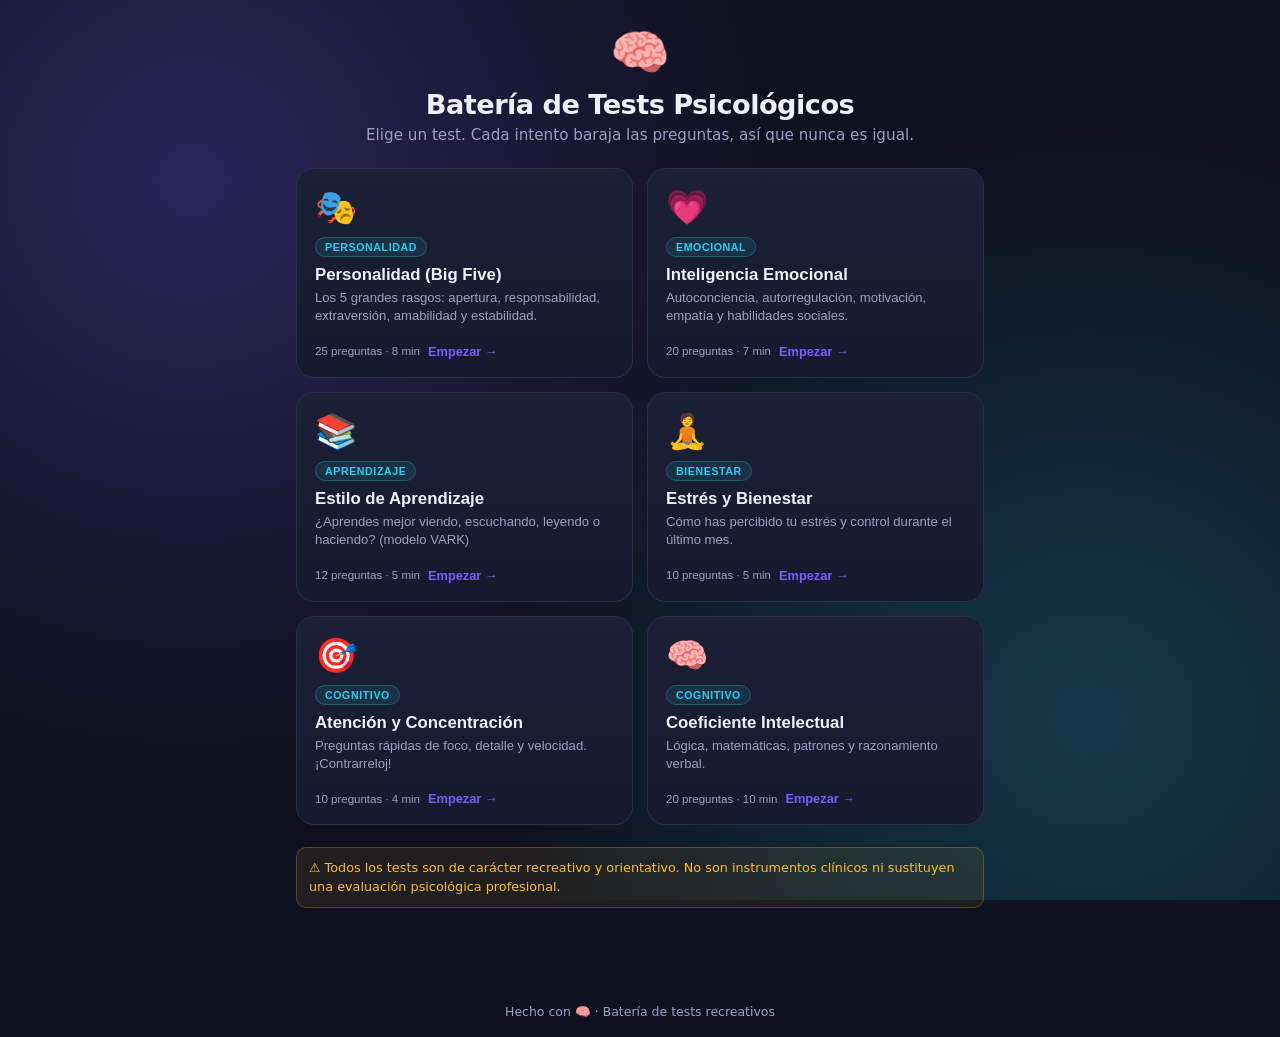
==== index.html @ 4d66b03d "Make completion time affect scores, grounded in research Time now influences results, following the " ====
<!DOCTYPE html>
<html lang="es">
<head>
<meta charset="UTF-8">
<meta name="viewport" content="width=device-width, initial-scale=1.0">
<title>Batería de Tests Psicológicos | Personalidad, CI y más</title>
<meta name="description" content="Batería de tests recreativos: personalidad Big Five, inteligencia emocional, estilo de aprendizaje, estrés, atención y coeficiente intelectual. Con cronómetro e informe por correo.">
<link rel="icon" href="data:image/svg+xml,<svg xmlns=%22http://www.w3.org/2000/svg%22 viewBox=%220 0 100 100%22><text y=%22.9em%22 font-size=%2290%22>🧠</text></svg>">
<link rel="stylesheet" href="style.css">
</head>
<body>

<div class="bg-decor" aria-hidden="true"></div>

<main class="app">

  <!-- ============ PORTADA / HUB ============ -->
  <section id="screen-hub" class="screen active">
    <header class="hub-header">
      <div class="brain-icon">🧠</div>
      <h1>Batería de Tests Psicológicos</h1>
      <p class="subtitle">Elige un test. Cada intento baraja las preguntas, así que nunca es igual.</p>
    </header>

    <div id="test-grid" class="test-grid"></div>

    <div id="report-bar" class="report-bar hidden">
      <div class="report-info">
        <strong>📋 Informe de resultados</strong>
        <span id="report-count" class="report-count">0 tests completados</span>
      </div>
      <button id="btn-open-report" class="btn btn-primary">Ver / enviar informe ✉️</button>
    </div>

    <p class="disclaimer disclaimer-global">
      ⚠️ Todos los tests son de carácter recreativo y orientativo. No son instrumentos
      clínicos ni sustituyen una evaluación psicológica profesional.
    </p>
  </section>

  <!-- ============ INTRO DE UN TEST ============ -->
  <section id="screen-intro" class="screen">
    <div class="card">
      <button class="back-link" id="btn-intro-back">← Volver</button>
      <div id="intro-icon" class="brain-icon">🧠</div>
      <h1 id="intro-title">Test</h1>
      <p id="intro-desc" class="subtitle"></p>

      <div class="info-grid">
        <div class="info-item">
          <span id="intro-count" class="info-num">20</span>
          <span class="info-label">Preguntas</span>
        </div>
        <div class="info-item">
          <span id="intro-time" class="info-num">10:00</span>
          <span class="info-label">Minutos</span>
        </div>
        <div class="info-item">
          <span id="intro-type" class="info-num">Quiz</span>
          <span class="info-label">Formato</span>
        </div>
      </div>

      <ul id="intro-rules" class="rules"></ul>

      <p id="intro-disclaimer" class="disclaimer"></p>

      <input id="player-name" type="text" placeholder="Tu nombre (opcional)" maxlength="40" autocomplete="off">

      <button id="btn-start" class="btn btn-primary">Comenzar ▶</button>
    </div>
  </section>

  <!-- ============ TEST EN CURSO ============ -->
  <section id="screen-quiz" class="screen">
    <div class="quiz-header">
      <div class="progress-wrap">
        <div class="progress-bar"><div id="progress-fill" class="progress-fill"></div></div>
        <span id="progress-text" class="progress-text">Pregunta 1 / 20</span>
      </div>
      <div id="timer" class="timer">10:00</div>
    </div>

    <div class="card quiz-card">
      <span id="q-category" class="badge">Categoría</span>
      <h2 id="q-text" class="q-text">Pregunta</h2>
      <div id="q-options" class="options"></div>
    </div>

    <div class="quiz-nav">
      <button id="btn-prev" class="btn btn-ghost">◀ Anterior</button>
      <button id="btn-next" class="btn btn-primary">Siguiente ▶</button>
      <button id="btn-finish" class="btn btn-success hidden">Finalizar ✔</button>
    </div>
  </section>

  <!-- ============ RESULTADO ============ -->
  <section id="screen-result" class="screen">
    <div class="card result-card">
      <div id="result-icon" class="result-icon">🎯</div>
      <h1 id="result-title">Resultado</h1>
      <p id="result-name" class="subtitle"></p>

      <div class="iq-score-wrap">
        <div class="iq-score" id="result-headline">—</div>
        <div class="iq-label" id="result-headline-label">Resultado</div>
        <div id="result-tier" class="iq-tier">—</div>
      </div>

      <p id="result-speed" class="speed-line hidden"></p>

      <div id="result-stats" class="info-grid"></div>

      <h3 class="breakdown-title" id="breakdown-title">Desglose</h3>
      <div id="category-breakdown" class="breakdown"></div>

      <p id="result-message" class="result-message"></p>

      <details class="method">
        <summary>¿Cómo influye el tiempo en la puntuación?</summary>
        <p>
          En los tests de <strong>capacidad</strong> (CI y atención), la rapidez suma un
          bonus acotado, siempre multiplicado por tus aciertos (responder rápido pero mal
          no puntúa). Se basa en la investigación sobre <em>velocidad mental</em>, que
          correlaciona con la inteligencia (r ≈ 0,3–0,4): Jensen (2006, <em>Clocking the
          Mind</em>), Deary, Der &amp; Ford (2001), Sheppard &amp; Vernon (2008); los tests
          tipo Wechsler (WAIS) también dan bonus por rapidez.
        </p>
        <p>
          En los tests de <strong>personalidad</strong>, el tiempo <em>no</em> cambia tu
          perfil (no tendría base científica): se usa solo como indicador de calidad —
          responder a menos de ~2 s por pregunta sugiere poca reflexión (Huang et al., 2012).
        </p>
      </details>

      <p id="result-disclaimer" class="disclaimer"></p>

      <div class="result-actions">
        <button id="btn-review" class="btn btn-ghost hidden">Ver respuestas</button>
        <button id="btn-retry" class="btn btn-ghost">Repetir 🔁</button>
        <button id="btn-result-home" class="btn btn-primary">Inicio 🏠</button>
      </div>

      <div id="review-wrap" class="review-wrap hidden"></div>
    </div>
  </section>

  <!-- ============ MODAL INFORME / CORREO ============ -->
  <div id="report-modal" class="modal hidden">
    <div class="modal-card">
      <button class="modal-close" id="btn-report-close">✕</button>
      <h2>📋 Tu informe</h2>
      <p class="subtitle">Resumen de los tests que has completado en esta sesión.</p>

      <div id="report-summary" class="report-summary"></div>

      <div class="report-email">
        <label for="report-email-input">Recíbelo por correo</label>
        <input id="report-email-input" type="email" placeholder="tu@correo.com" autocomplete="email">
        <button id="btn-send-email" class="btn btn-primary">Enviar informe por correo ✉️</button>
        <p id="report-status" class="report-status"></p>
      </div>

      <button id="btn-download-report" class="btn btn-ghost">⬇️ Descargar informe (HTML)</button>
    </div>
  </div>

</main>

<footer class="site-footer">Hecho con 🧠 · Batería de tests recreativos</footer>

<script src="data.js"></script>
<script src="script.js"></script>
</body>
</html>
---- style.css ----
:root {
  --bg: #0f1120;
  --bg-2: #161a2e;
  --card: #1b2036;
  --card-border: #2a2f4a;
  --text: #eef0fb;
  --text-dim: #9aa0c3;
  --accent: #7c5cff;
  --accent-2: #22d3ee;
  --success: #34d399;
  --danger: #f87171;
  --warning: #fbbf24;
  --radius: 18px;
  color-scheme: dark;
}

* { box-sizing: border-box; }

html, body {
  margin: 0;
  padding: 0;
  min-height: 100%;
}

body {
  font-family: 'Segoe UI', system-ui, -apple-system, Roboto, Helvetica, Arial, sans-serif;
  background: var(--bg);
  color: var(--text);
  min-height: 100vh;
  display: flex;
  flex-direction: column;
  position: relative;
  overflow-x: hidden;
}

.bg-decor {
  position: fixed;
  inset: 0;
  z-index: -1;
  background:
    radial-gradient(circle at 15% 20%, rgba(124, 92, 255, 0.25), transparent 45%),
    radial-gradient(circle at 85% 80%, rgba(34, 211, 238, 0.2), transparent 45%),
    var(--bg);
}

.app {
  flex: 1;
  width: 100%;
  max-width: 720px;
  margin: 0 auto;
  padding: 24px 16px 60px;
  display: flex;
  flex-direction: column;
}

.screen { display: none; }
.screen.active { display: block; animation: fadeIn .35s ease; }

@keyframes fadeIn {
  from { opacity: 0; transform: translateY(8px); }
  to { opacity: 1; transform: translateY(0); }
}

.card {
  background: linear-gradient(180deg, var(--card), var(--bg-2));
  border: 1px solid var(--card-border);
  border-radius: var(--radius);
  padding: 32px 28px;
  box-shadow: 0 20px 50px rgba(0,0,0,0.35);
}

.brain-icon { font-size: 48px; text-align: center; margin-bottom: 8px; }

h1 {
  text-align: center;
  font-size: 1.7rem;
  margin: 0 0 6px;
  letter-spacing: -0.02em;
}

.subtitle {
  text-align: center;
  color: var(--text-dim);
  margin: 0 0 24px;
  font-size: 0.95rem;
}

.info-grid {
  display: grid;
  grid-template-columns: repeat(3, 1fr);
  gap: 12px;
  margin: 20px 0;
}

.info-item {
  background: rgba(124, 92, 255, 0.08);
  border: 1px solid var(--card-border);
  border-radius: 12px;
  padding: 14px 8px;
  text-align: center;
}

.info-num {
  display: block;
  font-size: 1.4rem;
  font-weight: 700;
  color: var(--accent-2);
}

.info-label {
  display: block;
  font-size: 0.75rem;
  color: var(--text-dim);
  margin-top: 2px;
  text-transform: uppercase;
  letter-spacing: 0.04em;
}

.rules {
  color: var(--text-dim);
  font-size: 0.92rem;
  line-height: 1.6;
  padding-left: 20px;
  margin: 20px 0;
}

.rules strong { color: var(--text); }

.disclaimer {
  font-size: 0.8rem;
  color: var(--warning);
  background: rgba(251, 191, 36, 0.08);
  border: 1px solid rgba(251, 191, 36, 0.25);
  border-radius: 10px;
  padding: 10px 12px;
  line-height: 1.5;
  margin: 18px 0;
}

#player-name {
  width: 100%;
  padding: 13px 14px;
  border-radius: 12px;
  border: 1px solid var(--card-border);
  background: var(--bg-2);
  color: var(--text);
  font-size: 0.95rem;
  margin-bottom: 18px;
  outline: none;
  transition: border-color .2s;
}
#player-name:focus { border-color: var(--accent); }

.btn {
  display: inline-flex;
  align-items: center;
  justify-content: center;
  gap: 6px;
  width: 100%;
  padding: 14px 18px;
  font-size: 1rem;
  font-weight: 600;
  border-radius: 12px;
  border: none;
  cursor: pointer;
  transition: transform .15s ease, opacity .15s ease, box-shadow .15s ease;
}
.btn:active { transform: scale(0.98); }

.btn-primary {
  background: linear-gradient(135deg, var(--accent), #a78bfa);
  color: white;
  box-shadow: 0 8px 24px rgba(124, 92, 255, 0.35);
}
.btn-primary:hover { opacity: 0.92; }
.btn-primary:disabled { opacity: 0.4; cursor: not-allowed; box-shadow: none; }

.btn-success {
  background: linear-gradient(135deg, var(--success), #10b981);
  color: #04241a;
  box-shadow: 0 8px 24px rgba(52, 211, 153, 0.3);
}

.btn-ghost {
  background: transparent;
  border: 1px solid var(--card-border);
  color: var(--text);
}
.btn-ghost:hover { border-color: var(--accent); }

.hidden { display: none !important; }

/* ---- QUIZ SCREEN ---- */

.quiz-header {
  display: flex;
  align-items: center;
  gap: 14px;
  margin-bottom: 18px;
}

.progress-wrap { flex: 1; }

.progress-bar {
  height: 8px;
  border-radius: 6px;
  background: var(--card-border);
  overflow: hidden;
}

.progress-fill {
  height: 100%;
  width: 5%;
  background: linear-gradient(90deg, var(--accent), var(--accent-2));
  border-radius: 6px;
  transition: width .3s ease;
}

.progress-text {
  display: block;
  font-size: 0.78rem;
  color: var(--text-dim);
  margin-top: 6px;
}

.timer {
  font-variant-numeric: tabular-nums;
  font-size: 1.2rem;
  font-weight: 700;
  background: var(--card);
  border: 1px solid var(--card-border);
  padding: 10px 16px;
  border-radius: 12px;
  min-width: 84px;
  text-align: center;
  transition: color .2s, border-color .2s;
}

.timer.warning {
  color: var(--warning);
  border-color: var(--warning);
}

.timer.danger {
  color: var(--danger);
  border-color: var(--danger);
  animation: pulse 1s infinite;
}

@keyframes pulse {
  0%, 100% { transform: scale(1); }
  50% { transform: scale(1.05); }
}

.badge {
  display: inline-block;
  font-size: 0.72rem;
  font-weight: 700;
  text-transform: uppercase;
  letter-spacing: 0.06em;
  color: var(--accent-2);
  background: rgba(34, 211, 238, 0.1);
  border: 1px solid rgba(34, 211, 238, 0.3);
  padding: 5px 12px;
  border-radius: 999px;
  margin-bottom: 16px;
}

.q-text {
  font-size: 1.25rem;
  line-height: 1.45;
  margin: 0 0 22px;
}

.options {
  display: flex;
  flex-direction: column;
  gap: 10px;
}

.option {
  display: flex;
  align-items: center;
  gap: 12px;
  text-align: left;
  padding: 14px 16px;
  border-radius: 12px;
  border: 1px solid var(--card-border);
  background: var(--bg-2);
  color: var(--text);
  font-size: 0.98rem;
  cursor: pointer;
  transition: border-color .15s, background .15s;
}

.option:hover { border-color: var(--accent); }

.option.selected {
  border-color: var(--accent);
  background: rgba(124, 92, 255, 0.15);
}

.option-letter {
  display: inline-flex;
  align-items: center;
  justify-content: center;
  width: 26px;
  height: 26px;
  flex-shrink: 0;
  border-radius: 8px;
  background: var(--card-border);
  font-size: 0.8rem;
  font-weight: 700;
}

.option.selected .option-letter {
  background: var(--accent);
  color: white;
}

.quiz-nav {
  display: flex;
  gap: 10px;
  margin-top: 18px;
}

.quiz-nav .btn { width: auto; flex: 1; }

/* ---- RESULT SCREEN ---- */

.result-icon { font-size: 48px; text-align: center; margin-bottom: 4px; }

.iq-score-wrap {
  text-align: center;
  margin: 22px 0;
  padding: 26px;
  border-radius: 16px;
  background: radial-gradient(circle, rgba(124,92,255,0.15), transparent 70%);
  border: 1px solid var(--card-border);
}

.iq-score {
  font-size: 3.4rem;
  font-weight: 800;
  background: linear-gradient(135deg, var(--accent), var(--accent-2));
  -webkit-background-clip: text;
  background-clip: text;
  color: transparent;
  line-height: 1;
}

.iq-label {
  color: var(--text-dim);
  font-size: 0.85rem;
  text-transform: uppercase;
  letter-spacing: 0.06em;
  margin-top: 6px;
}

.iq-tier {
  display: inline-block;
  margin-top: 12px;
  font-weight: 700;
  font-size: 0.95rem;
  padding: 6px 16px;
  border-radius: 999px;
}

.iq-tier.tier-low {
  background: rgba(248, 113, 113, 0.12);
  border: 1px solid rgba(248, 113, 113, 0.3);
  color: var(--danger);
}

.iq-tier.tier-mid-low {
  background: rgba(251, 191, 36, 0.12);
  border: 1px solid rgba(251, 191, 36, 0.3);
  color: var(--warning);
}

.iq-tier.tier-mid {
  background: rgba(124, 92, 255, 0.12);
  border: 1px solid rgba(124, 92, 255, 0.3);
  color: var(--accent);
}

.iq-tier.tier-mid-high {
  background: rgba(34, 211, 238, 0.12);
  border: 1px solid rgba(34, 211, 238, 0.3);
  color: var(--accent-2);
}

.iq-tier.tier-high {
  background: rgba(52, 211, 153, 0.12);
  border: 1px solid rgba(52, 211, 153, 0.3);
  color: var(--success);
}

.breakdown-title {
  font-size: 1rem;
  margin: 22px 0 12px;
}

.breakdown {
  display: flex;
  flex-direction: column;
  gap: 10px;
  margin-bottom: 6px;
}

.breakdown-item {
  display: flex;
  align-items: center;
  gap: 10px;
  font-size: 0.85rem;
}

.breakdown-label {
  width: 110px;
  flex-shrink: 0;
  color: var(--text-dim);
}

.breakdown-bar {
  flex: 1;
  height: 8px;
  border-radius: 6px;
  background: var(--card-border);
  overflow: hidden;
}

.breakdown-fill {
  height: 100%;
  background: linear-gradient(90deg, var(--accent), var(--accent-2));
  border-radius: 6px;
}

.breakdown-score {
  width: 44px;
  text-align: right;
  font-weight: 700;
  flex-shrink: 0;
}

.result-actions {
  display: flex;
  gap: 10px;
  margin-top: 20px;
}

.result-actions .btn { width: auto; flex: 1; }

.review-wrap {
  margin-top: 22px;
  border-top: 1px solid var(--card-border);
  padding-top: 18px;
  display: flex;
  flex-direction: column;
  gap: 14px;
}

.review-item {
  padding: 14px;
  border-radius: 12px;
  border: 1px solid var(--card-border);
  background: var(--bg-2);
}

.review-q {
  font-size: 0.9rem;
  margin-bottom: 8px;
  font-weight: 600;
}

.review-answer {
  font-size: 0.85rem;
  margin: 2px 0;
}

.review-correct { color: var(--success); }
.review-wrong { color: var(--danger); }

/* ---- HUB / PORTADA ---- */

.hub-header { text-align: center; margin-bottom: 8px; }

.test-grid {
  display: grid;
  grid-template-columns: repeat(2, 1fr);
  gap: 14px;
  margin: 22px 0;
}

.test-card {
  display: flex;
  flex-direction: column;
  text-align: left;
  gap: 10px;
  padding: 18px;
  border-radius: var(--radius);
  border: 1px solid var(--card-border);
  background: linear-gradient(180deg, var(--card), var(--bg-2));
  color: var(--text);
  cursor: pointer;
  transition: transform .15s ease, border-color .15s ease, box-shadow .15s ease;
}
.test-card:hover {
  transform: translateY(-3px);
  border-color: var(--accent);
  box-shadow: 0 14px 30px rgba(124, 92, 255, 0.25);
}
.test-card.done { border-color: rgba(52, 211, 153, 0.4); }

.test-card-icon { font-size: 34px; }

.test-card-tag {
  display: inline-block;
  font-size: 0.66rem;
  font-weight: 700;
  text-transform: uppercase;
  letter-spacing: 0.06em;
  color: var(--accent-2);
  background: rgba(34, 211, 238, 0.1);
  border: 1px solid rgba(34, 211, 238, 0.25);
  padding: 3px 9px;
  border-radius: 999px;
}

.test-card-title { font-size: 1.05rem; margin: 8px 0 4px; }
.test-card-desc { font-size: 0.82rem; color: var(--text-dim); margin: 0; line-height: 1.4; }

.test-card-foot {
  display: flex;
  align-items: center;
  justify-content: space-between;
  gap: 8px;
  margin-top: auto;
  padding-top: 8px;
}
.test-card-meta { font-size: 0.72rem; color: var(--text-dim); }
.test-card-go { font-size: 0.8rem; font-weight: 700; color: var(--accent); }
.test-card-done { font-size: 0.78rem; font-weight: 700; color: var(--success); }

.report-bar {
  display: flex;
  align-items: center;
  justify-content: space-between;
  gap: 14px;
  flex-wrap: wrap;
  padding: 16px 18px;
  border-radius: var(--radius);
  border: 1px solid var(--card-border);
  background: rgba(124, 92, 255, 0.08);
  margin-bottom: 18px;
}
.report-info { display: flex; flex-direction: column; gap: 2px; }
.report-count { font-size: 0.8rem; color: var(--text-dim); }
.report-bar .btn { width: auto; }

.disclaimer-global { margin-top: 8px; }

.back-link {
  background: none;
  border: none;
  color: var(--text-dim);
  cursor: pointer;
  font-size: 0.85rem;
  padding: 0 0 12px;
}
.back-link:hover { color: var(--text); }

.result-message {
  font-size: 0.92rem;
  line-height: 1.55;
  color: var(--text);
  background: rgba(124, 92, 255, 0.08);
  border: 1px solid var(--card-border);
  border-radius: 12px;
  padding: 14px 16px;
  margin: 6px 0 4px;
}

.speed-line {
  text-align: center;
  font-size: 0.85rem;
  color: var(--text-dim);
  background: rgba(34, 211, 238, 0.08);
  border: 1px solid rgba(34, 211, 238, 0.25);
  border-radius: 999px;
  padding: 8px 14px;
  margin: 0 0 14px;
}
.speed-line strong { color: var(--accent-2); }

.method {
  font-size: 0.82rem;
  color: var(--text-dim);
  background: var(--bg-2);
  border: 1px solid var(--card-border);
  border-radius: 12px;
  padding: 4px 14px;
  margin: 14px 0;
}
.method summary {
  cursor: pointer;
  padding: 10px 0;
  font-weight: 600;
  color: var(--text);
  list-style: none;
}
.method summary::-webkit-details-marker { display: none; }
.method summary::before { content: 'ℹ️ '; }
.method[open] summary { border-bottom: 1px solid var(--card-border); margin-bottom: 8px; }
.method p { line-height: 1.55; margin: 8px 0; }

/* ---- MODAL INFORME ---- */

.modal {
  position: fixed;
  inset: 0;
  z-index: 50;
  display: flex;
  align-items: center;
  justify-content: center;
  padding: 16px;
  background: rgba(6, 8, 18, 0.7);
  backdrop-filter: blur(4px);
}

.modal-card {
  position: relative;
  width: 100%;
  max-width: 460px;
  max-height: 90vh;
  overflow-y: auto;
  background: linear-gradient(180deg, var(--card), var(--bg-2));
  border: 1px solid var(--card-border);
  border-radius: var(--radius);
  padding: 26px 24px;
  box-shadow: 0 24px 60px rgba(0,0,0,0.5);
}
.modal-card h2 { margin: 0 0 4px; }

.modal-close {
  position: absolute;
  top: 14px;
  right: 14px;
  background: var(--bg-2);
  border: 1px solid var(--card-border);
  color: var(--text-dim);
  width: 32px;
  height: 32px;
  border-radius: 8px;
  cursor: pointer;
  font-size: 0.9rem;
}
.modal-close:hover { color: var(--text); }

.report-summary { margin: 18px 0; display: flex; flex-direction: column; gap: 8px; }
.report-row {
  display: flex;
  align-items: center;
  gap: 10px;
  padding: 10px 12px;
  border-radius: 10px;
  background: var(--bg-2);
  border: 1px solid var(--card-border);
}
.report-row-icon { font-size: 1.2rem; }
.report-row-title { flex: 1; font-size: 0.9rem; }
.report-row-score { font-weight: 700; color: var(--accent-2); font-size: 0.9rem; }

.report-email {
  border-top: 1px solid var(--card-border);
  padding-top: 16px;
  margin-bottom: 14px;
}
.report-email label {
  display: block;
  font-size: 0.85rem;
  color: var(--text-dim);
  margin-bottom: 8px;
}
.report-email input {
  width: 100%;
  padding: 12px 14px;
  border-radius: 12px;
  border: 1px solid var(--card-border);
  background: var(--bg-2);
  color: var(--text);
  font-size: 0.95rem;
  margin-bottom: 10px;
  outline: none;
}
.report-email input:focus { border-color: var(--accent); }

.report-status { font-size: 0.82rem; margin: 8px 0 0; min-height: 1em; }
.report-status.ok { color: var(--success); }
.report-status.error { color: var(--danger); }

.site-footer {
  text-align: center;
  font-size: 0.78rem;
  color: var(--text-dim);
  padding: 18px;
}

@media (max-width: 560px) {
  .test-grid { grid-template-columns: 1fr; }
}

@media (max-width: 480px) {
  .card { padding: 24px 18px; }
  .iq-score { font-size: 2.8rem; }
  h1 { font-size: 1.4rem; }
  .quiz-nav { flex-wrap: wrap; }
  .result-actions { flex-wrap: wrap; }
}
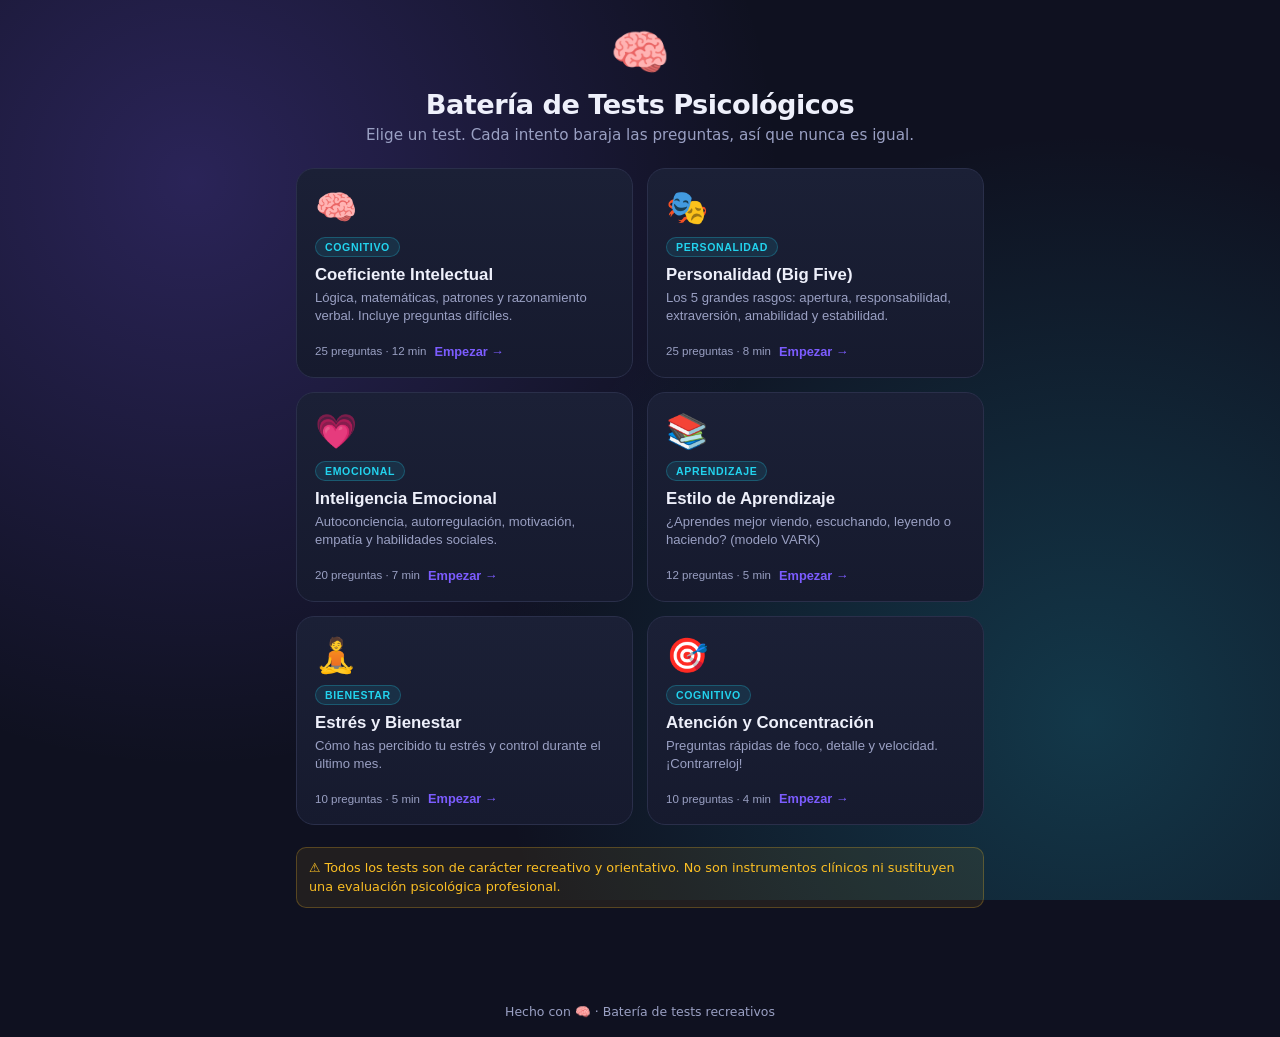
==== commit af9d75e9: "Expand IQ bank, raise scale to 40-160, add answer explanations - IQ pool grown from 32 to 52 questio" ====
--- a/index.html
+++ b/index.html
@@ -154,7 +154,7 @@
 
       <div id="report-summary" class="report-summary"></div>
 
-      <div class="report-email">
+      <div class="report-email" id="report-email-block">
         <label for="report-email-input">Recíbelo por correo</label>
         <input id="report-email-input" type="email" placeholder="tu@correo.com" autocomplete="email">
         <button id="btn-send-email" class="btn btn-primary">Enviar informe por correo ✉️</button>
--- a/style.css
+++ b/style.css
@@ -480,6 +480,17 @@
 .review-correct { color: var(--success); }
 .review-wrong { color: var(--danger); }
 
+.review-why {
+  margin-top: 8px;
+  font-size: 0.82rem;
+  line-height: 1.5;
+  color: var(--text-dim);
+  background: rgba(124, 92, 255, 0.08);
+  border-left: 3px solid var(--accent);
+  border-radius: 6px;
+  padding: 8px 10px;
+}
+
 /* ---- HUB / PORTADA ---- */
 
 .hub-header { text-align: center; margin-bottom: 8px; }
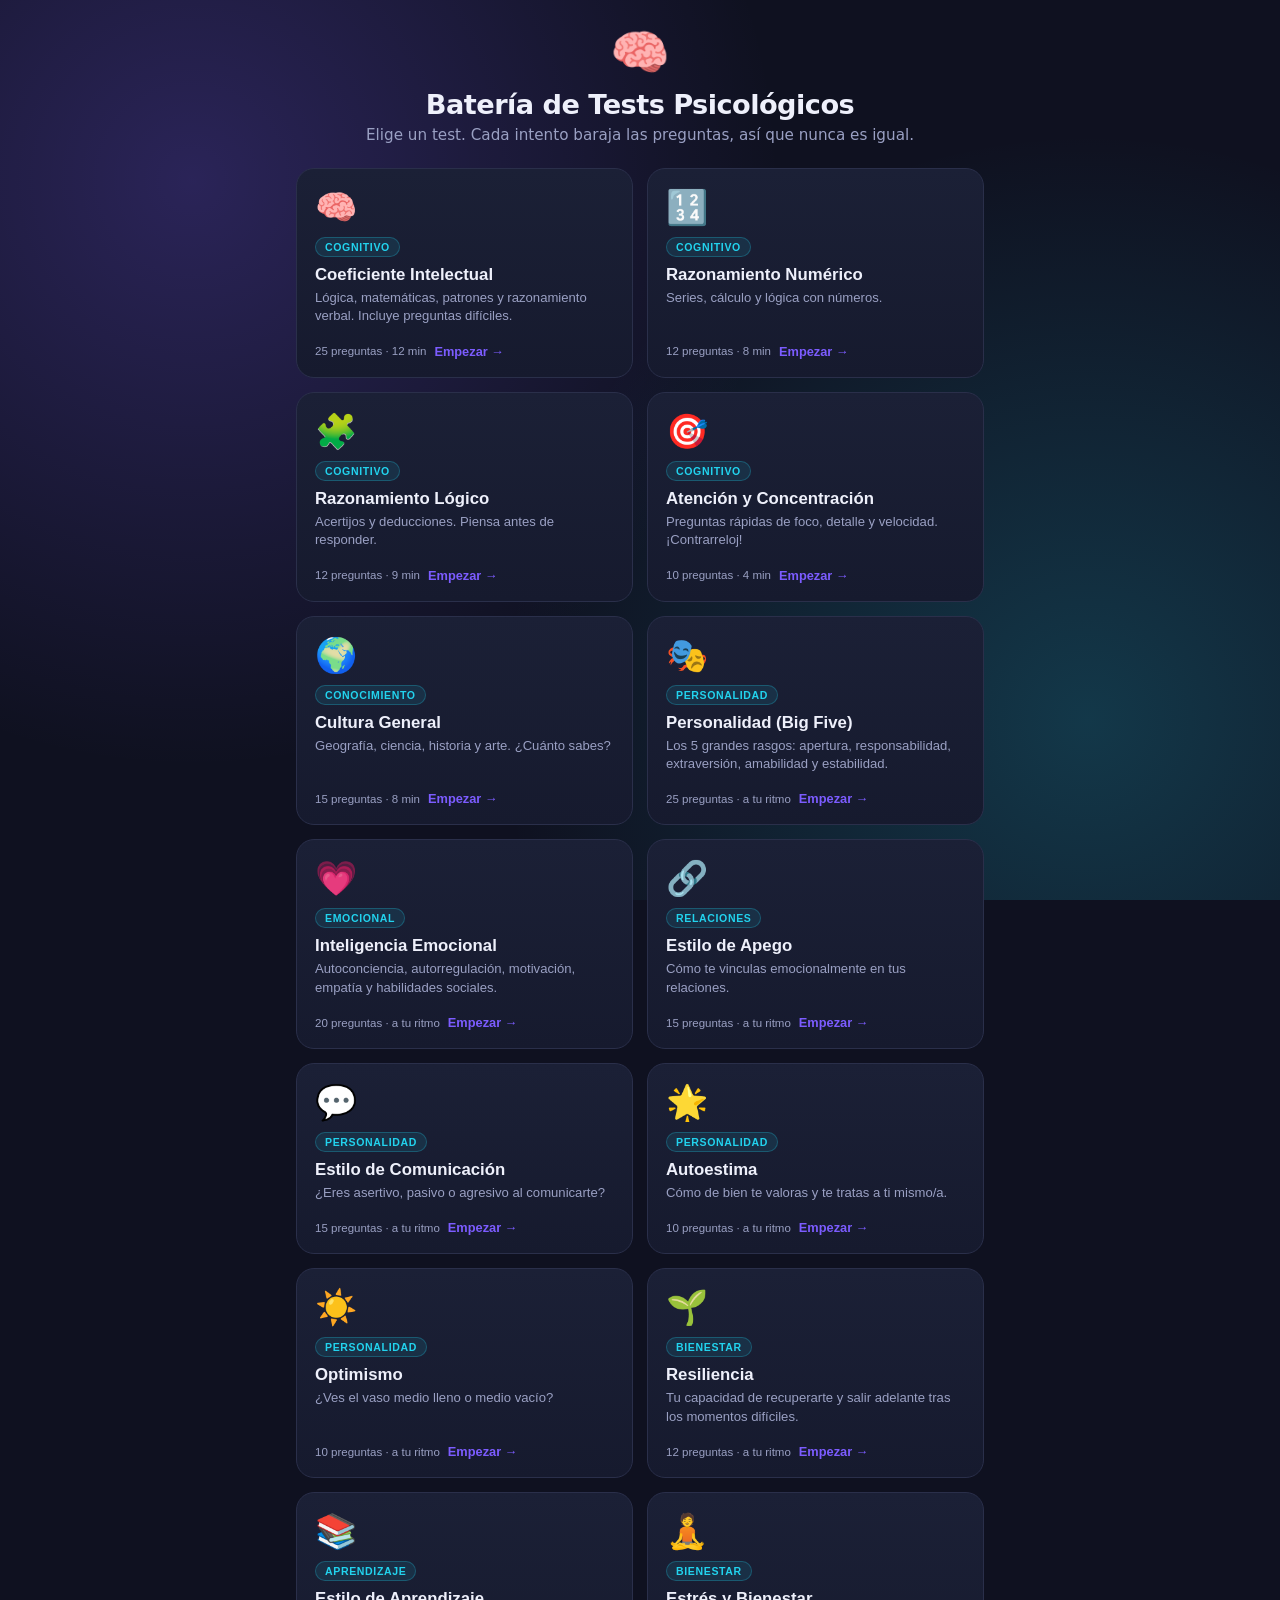
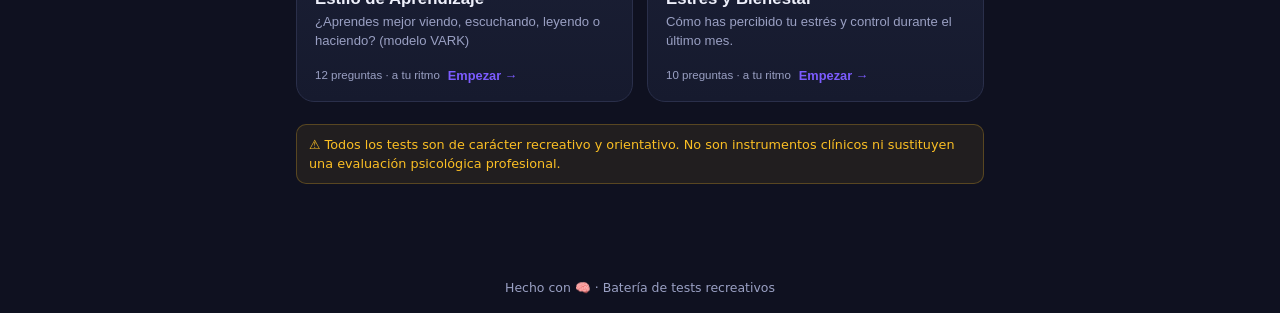
==== commit d3e164ca: "Add 8 tests, remove timer from personality tests Battery grows to 14 tests. Timing is now tied to wh" ====
--- a/index.html
+++ b/index.html
@@ -46,12 +46,12 @@
       <h1 id="intro-title">Test</h1>
       <p id="intro-desc" class="subtitle"></p>
 
-      <div class="info-grid">
+      <div class="info-grid" id="intro-stats">
         <div class="info-item">
           <span id="intro-count" class="info-num">20</span>
           <span class="info-label">Preguntas</span>
         </div>
-        <div class="info-item">
+        <div class="info-item" id="intro-time-item">
           <span id="intro-time" class="info-num">10:00</span>
           <span class="info-label">Minutos</span>
         </div>
@@ -116,20 +116,20 @@
 
       <p id="result-message" class="result-message"></p>
 
-      <details class="method">
+      <details class="method" id="method-box">
         <summary>¿Cómo influye el tiempo en la puntuación?</summary>
         <p>
-          En los tests de <strong>capacidad</strong> (CI y atención), la rapidez suma un
-          bonus acotado, siempre multiplicado por tus aciertos (responder rápido pero mal
-          no puntúa). Se basa en la investigación sobre <em>velocidad mental</em>, que
-          correlaciona con la inteligencia (r ≈ 0,3–0,4): Jensen (2006, <em>Clocking the
-          Mind</em>), Deary, Der &amp; Ford (2001), Sheppard &amp; Vernon (2008); los tests
-          tipo Wechsler (WAIS) también dan bonus por rapidez.
+          En los tests de <strong>capacidad</strong> (CI, atención, numérico, lógico y
+          cultura), la rapidez suma un bonus acotado, siempre multiplicado por tus aciertos
+          (responder rápido pero mal no puntúa). Se basa en la investigación sobre
+          <em>velocidad mental</em>, que correlaciona con la inteligencia (r ≈ 0,3–0,4):
+          Jensen (2006, <em>Clocking the Mind</em>), Deary, Der &amp; Ford (2001),
+          Sheppard &amp; Vernon (2008); los tests tipo Wechsler (WAIS) también dan bonus
+          por rapidez.
         </p>
         <p>
-          En los tests de <strong>personalidad</strong>, el tiempo <em>no</em> cambia tu
-          perfil (no tendría base científica): se usa solo como indicador de calidad —
-          responder a menos de ~2 s por pregunta sugiere poca reflexión (Huang et al., 2012).
+          Los tests de <strong>personalidad</strong> no tienen cronómetro: el tiempo no
+          influye en el resultado, porque no tendría base científica. Los haces a tu ritmo.
         </p>
       </details>
 
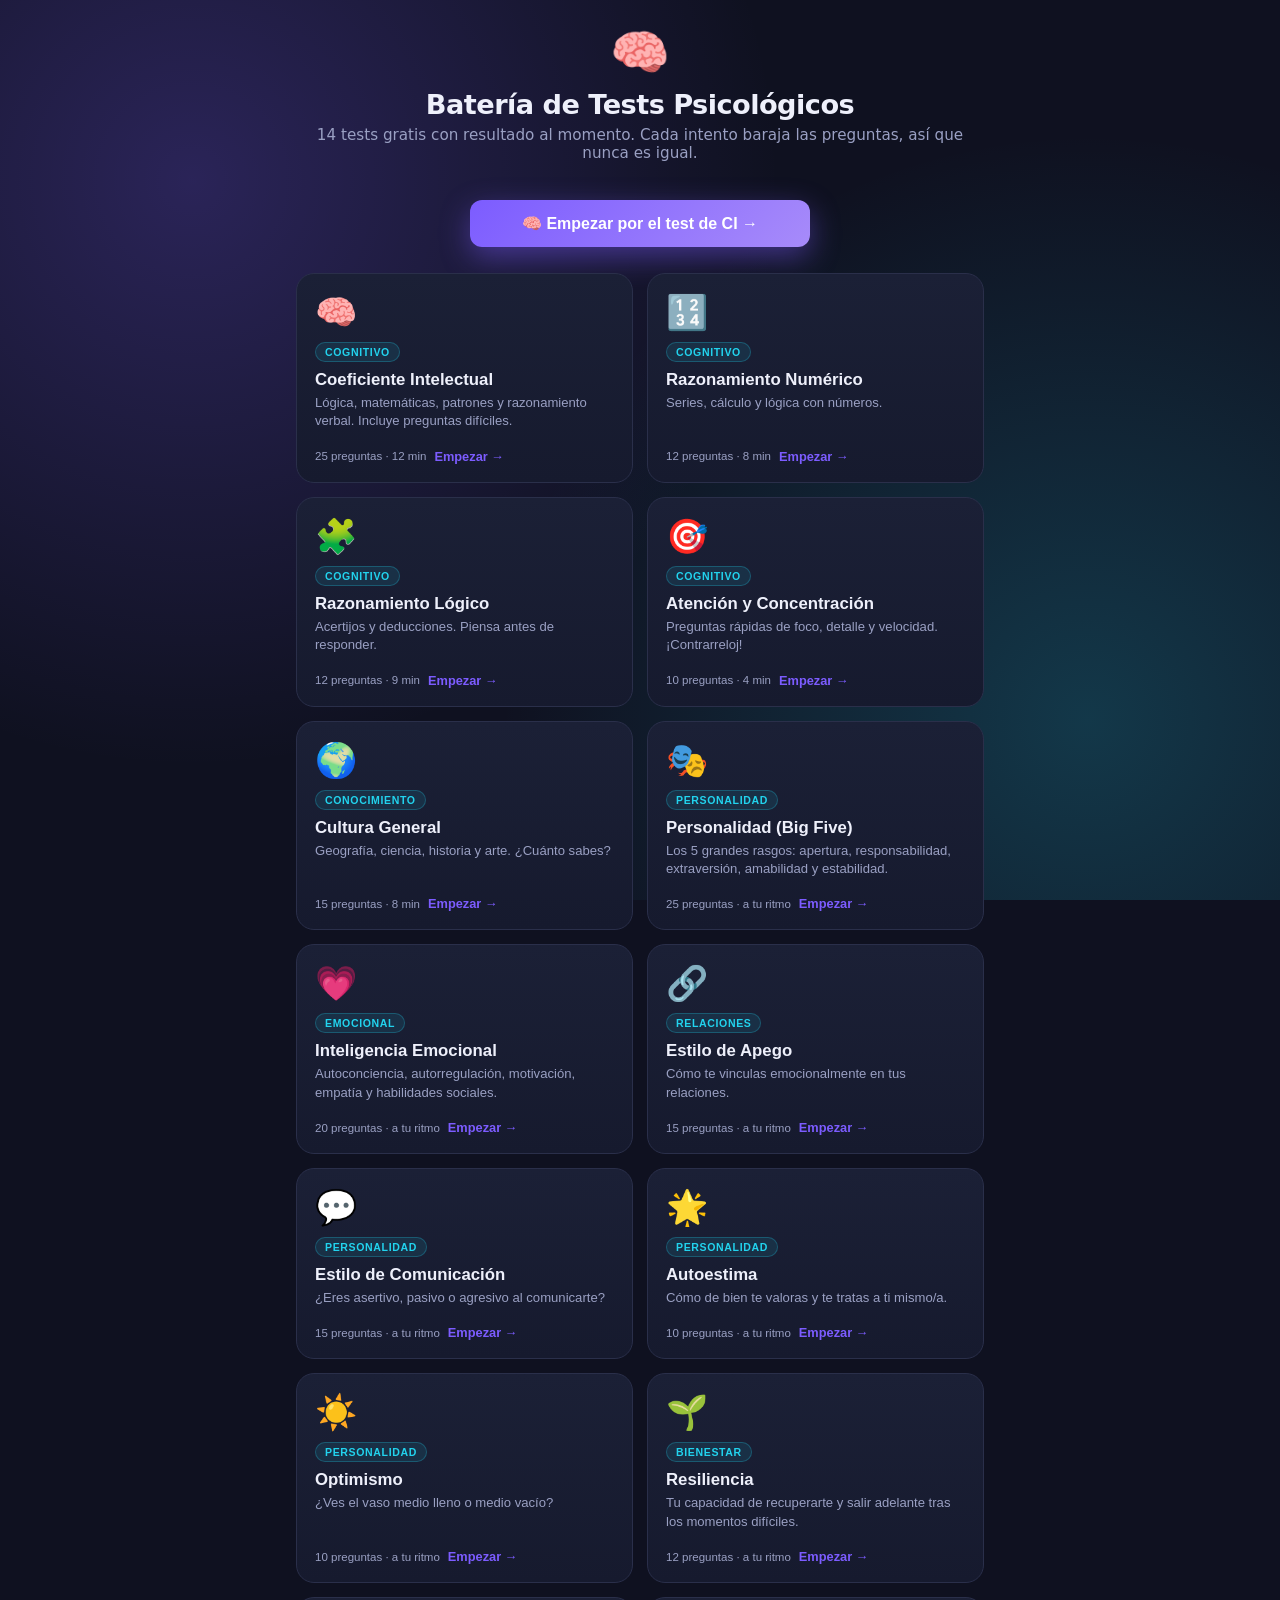
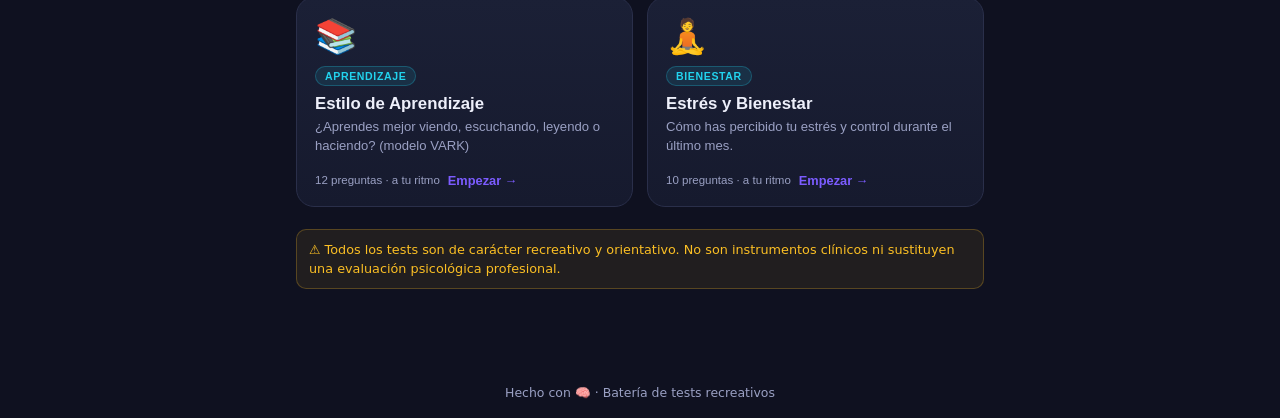
==== commit e26fb6be: "Add difficulty-stratified sampling everywhere and conversion CTAs Precision (all tests behave more l" ====
--- a/index.html
+++ b/index.html
@@ -4,7 +4,11 @@
 <meta charset="UTF-8">
 <meta name="viewport" content="width=device-width, initial-scale=1.0">
 <title>Batería de Tests Psicológicos | Personalidad, CI y más</title>
-<meta name="description" content="Batería de tests recreativos: personalidad Big Five, inteligencia emocional, estilo de aprendizaje, estrés, atención y coeficiente intelectual. Con cronómetro e informe por correo.">
+<meta name="description" content="14 tests gratis: coeficiente intelectual, personalidad Big Five, inteligencia emocional, atención, cultura general y más. Con resultados al momento e informe descargable.">
+<meta property="og:title" content="Batería de Tests Psicológicos — mide tu CI y tu personalidad">
+<meta property="og:description" content="14 tests gratis con resultados al momento: CI, personalidad, inteligencia emocional, atención y más. Cada intento cambia las preguntas.">
+<meta property="og:type" content="website">
+<meta name="theme-color" content="#0f1120">
 <link rel="icon" href="data:image/svg+xml,<svg xmlns=%22http://www.w3.org/2000/svg%22 viewBox=%220 0 100 100%22><text y=%22.9em%22 font-size=%2290%22>🧠</text></svg>">
 <link rel="stylesheet" href="style.css">
 </head>
@@ -19,7 +23,8 @@
     <header class="hub-header">
       <div class="brain-icon">🧠</div>
       <h1>Batería de Tests Psicológicos</h1>
-      <p class="subtitle">Elige un test. Cada intento baraja las preguntas, así que nunca es igual.</p>
+      <p class="subtitle">14 tests gratis con resultado al momento. Cada intento baraja las preguntas, así que nunca es igual.</p>
+      <button id="btn-hero-start" class="btn btn-primary hero-cta">🧠 Empezar por el test de CI →</button>
     </header>
 
     <div id="test-grid" class="test-grid"></div>
@@ -138,7 +143,11 @@
       <div class="result-actions">
         <button id="btn-review" class="btn btn-ghost hidden">Ver respuestas</button>
         <button id="btn-retry" class="btn btn-ghost">Repetir 🔁</button>
-        <button id="btn-result-home" class="btn btn-primary">Inicio 🏠</button>
+        <button id="btn-result-home" class="btn btn-ghost">Inicio 🏠</button>
+      </div>
+
+      <div id="next-test-wrap" class="next-test hidden">
+        <button id="btn-next-test" class="btn btn-primary">Siguiente test →</button>
       </div>
 
       <div id="review-wrap" class="review-wrap hidden"></div>
--- a/style.css
+++ b/style.css
@@ -495,6 +495,15 @@
 
 .hub-header { text-align: center; margin-bottom: 8px; }
 
+.hero-cta {
+  max-width: 340px;
+  margin: 14px auto 4px;
+  box-shadow: 0 10px 30px rgba(124, 92, 255, 0.45);
+}
+
+.next-test { margin-top: 12px; }
+.next-test .btn { width: 100%; }
+
 .test-grid {
   display: grid;
   grid-template-columns: repeat(2, 1fr);
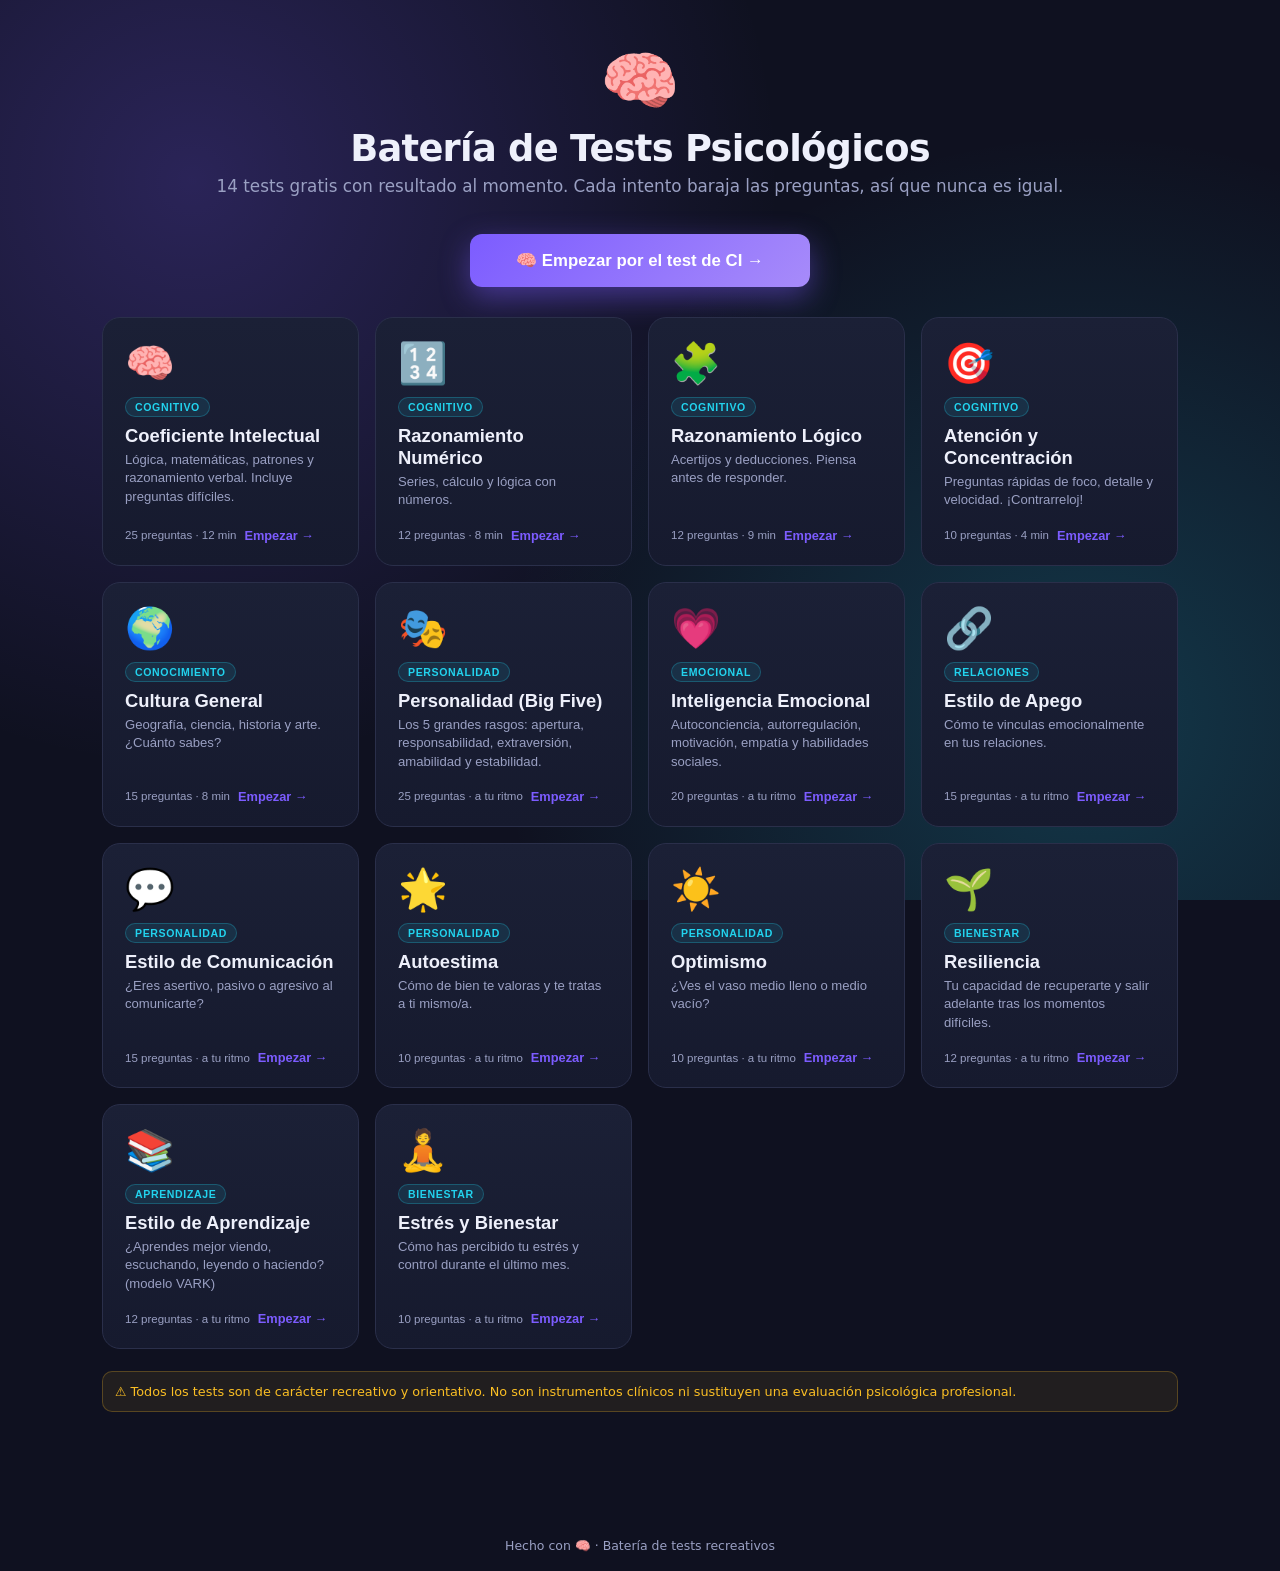
==== commit 358976fb: "Add share-result buttons using the person's real score New share box on the result screen so people " ====
--- a/index.html
+++ b/index.html
@@ -121,6 +121,17 @@
 
       <p id="result-message" class="result-message"></p>
 
+      <div class="share-box">
+        <span class="share-title">🔥 Reta a tus amigos a superarte</span>
+        <button id="btn-share" class="btn btn-share">📲 Compartir mi resultado</button>
+        <div class="share-links">
+          <a id="share-wa" class="share-link" target="_blank" rel="noopener">💬 WhatsApp</a>
+          <a id="share-x" class="share-link" target="_blank" rel="noopener">𝕏 Publicar</a>
+          <button id="share-copy" class="share-link" type="button">🔗 Copiar</button>
+        </div>
+        <p id="share-status" class="share-status" aria-live="polite"></p>
+      </div>
+
       <details class="method" id="method-box">
         <summary>¿Cómo influye el tiempo en la puntuación?</summary>
         <p>
--- a/style.css
+++ b/style.css
@@ -506,8 +506,8 @@
 
 .test-grid {
   display: grid;
-  grid-template-columns: repeat(2, 1fr);
-  gap: 14px;
+  grid-template-columns: repeat(auto-fill, minmax(250px, 1fr));
+  gap: 16px;
   margin: 22px 0;
 }
 
@@ -600,6 +600,53 @@
   margin: 6px 0 4px;
 }
 
+/* ---- COMPARTIR RESULTADO ---- */
+.share-box {
+  margin: 16px 0 4px;
+  padding: 16px;
+  border-radius: 14px;
+  border: 1px solid rgba(34, 211, 238, 0.3);
+  background: radial-gradient(circle at 50% 0%, rgba(34, 211, 238, 0.12), rgba(124, 92, 255, 0.06));
+  text-align: center;
+}
+.share-title {
+  display: block;
+  font-weight: 700;
+  font-size: 0.95rem;
+  margin-bottom: 12px;
+}
+.btn-share {
+  background: linear-gradient(135deg, var(--accent-2), #38bdf8);
+  color: #04243a;
+  box-shadow: 0 8px 24px rgba(34, 211, 238, 0.3);
+}
+.share-links {
+  display: flex;
+  gap: 8px;
+  margin-top: 10px;
+}
+.share-link {
+  flex: 1;
+  display: inline-flex;
+  align-items: center;
+  justify-content: center;
+  gap: 4px;
+  padding: 10px 8px;
+  border-radius: 10px;
+  border: 1px solid var(--card-border);
+  background: var(--bg-2);
+  color: var(--text);
+  font-size: 0.85rem;
+  font-weight: 600;
+  text-decoration: none;
+  cursor: pointer;
+  transition: border-color .15s, background .15s;
+}
+.share-link:hover { border-color: var(--accent-2); background: rgba(34, 211, 238, 0.08); }
+.share-status { font-size: 0.82rem; margin: 10px 0 0; min-height: 1em; }
+.share-status.ok { color: var(--success); }
+.share-status.error { color: var(--text-dim); word-break: break-word; }
+
 .speed-line {
   text-align: center;
   font-size: 0.85rem;
@@ -725,10 +772,7 @@
   padding: 18px;
 }
 
-@media (max-width: 560px) {
-  .test-grid { grid-template-columns: 1fr; }
-}
-
+/* ---- MÓVIL ---- */
 @media (max-width: 480px) {
   .card { padding: 24px 18px; }
   .iq-score { font-size: 2.8rem; }
@@ -736,3 +780,56 @@
   .quiz-nav { flex-wrap: wrap; }
   .result-actions { flex-wrap: wrap; }
 }
+
+/* ---- TABLET (dos+ columnas, más aire) ---- */
+@media (min-width: 700px) {
+  .app { max-width: 900px; padding: 34px 28px 72px; }
+  h1 { font-size: 2rem; }
+  .hub-header { margin-bottom: 18px; }
+  .brain-icon { font-size: 56px; }
+  .subtitle { font-size: 1.05rem; }
+
+  /* Pantallas de test/resultado centradas y a ancho de lectura cómodo. */
+  #screen-intro .card,
+  #screen-result .card,
+  #screen-quiz .quiz-header,
+  #screen-quiz .quiz-card,
+  #screen-quiz .quiz-nav {
+    max-width: 680px;
+    margin-left: auto;
+    margin-right: auto;
+  }
+  .q-text { font-size: 1.4rem; }
+  .option { padding: 16px 18px; font-size: 1.02rem; }
+}
+
+/* ---- PC / ESCRITORIO (portada ancha, más columnas) ---- */
+@media (min-width: 1024px) {
+  .app { max-width: 1140px; padding: 44px 32px 90px; }
+  .hub-header { margin-bottom: 26px; }
+  h1 { font-size: 2.3rem; }
+  .brain-icon { font-size: 64px; }
+  .test-card { padding: 22px; }
+  .test-card:hover { transform: translateY(-4px); }
+  .test-card-icon { font-size: 40px; }
+  .test-card-title { font-size: 1.15rem; }
+  .hero-cta { font-size: 1.05rem; padding: 16px 22px; }
+
+  /* La portada usa todo el ancho; el resto de pantallas se mantienen legibles. */
+  #screen-intro .card,
+  #screen-result .card { max-width: 720px; }
+  #screen-quiz .quiz-header,
+  #screen-quiz .quiz-card,
+  #screen-quiz .quiz-nav { max-width: 760px; }
+}
+
+/* Pantallas muy anchas: no dejar que crezca sin control. */
+@media (min-width: 1500px) {
+  .app { max-width: 1280px; }
+}
+
+/* Puntero fino (ratón): realzar interacción. */
+@media (hover: hover) and (pointer: fine) {
+  .option:hover { background: rgba(124, 92, 255, 0.1); }
+  .btn:hover { transform: translateY(-1px); }
+}
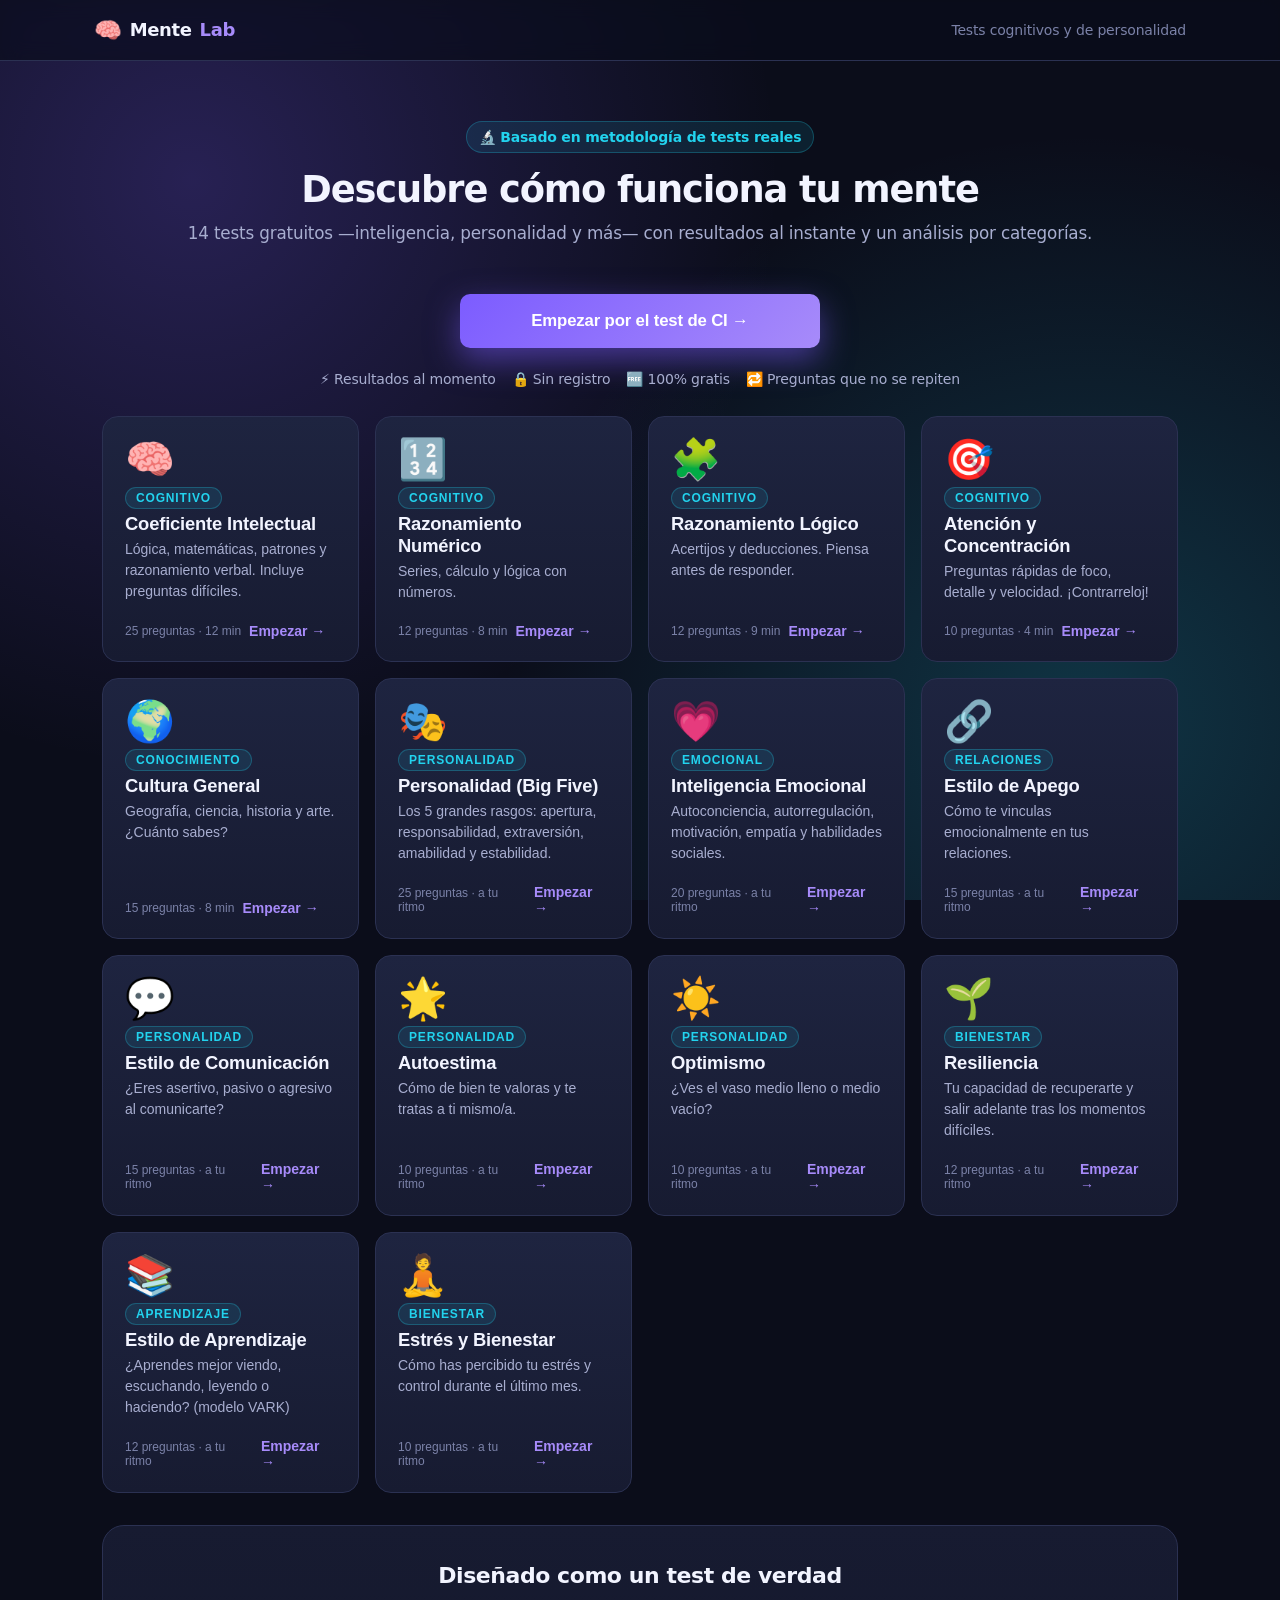
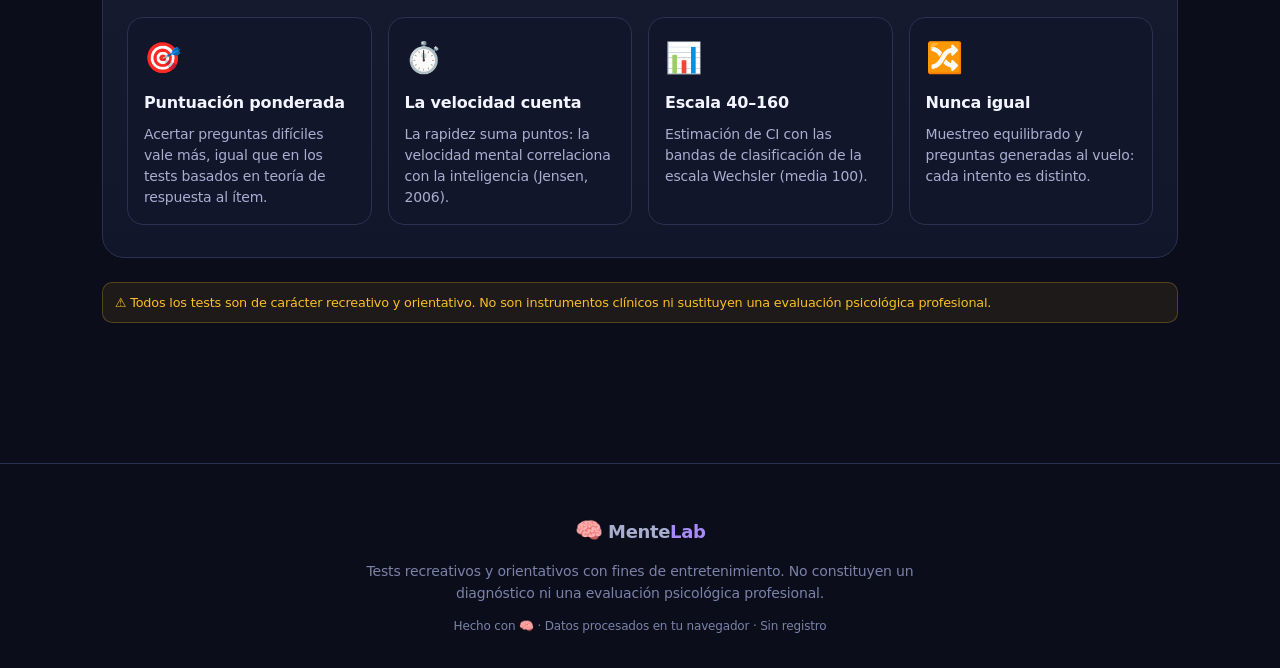
==== commit 626dd1d1: "Professional visual redesign grounded in UX/design research Apply established design principles for " ====
--- a/index.html
+++ b/index.html
@@ -16,15 +16,30 @@
 
 <div class="bg-decor" aria-hidden="true"></div>
 
+<!-- Barra de marca superior -->
+<div class="topbar">
+  <div class="topbar-inner">
+    <span class="brand"><span class="brand-mark">🧠</span> Mente<span class="brand-accent">Lab</span></span>
+    <span class="brand-tag">Tests cognitivos y de personalidad</span>
+  </div>
+</div>
+
 <main class="app">
 
   <!-- ============ PORTADA / HUB ============ -->
   <section id="screen-hub" class="screen active">
     <header class="hub-header">
-      <div class="brain-icon">🧠</div>
-      <h1>Batería de Tests Psicológicos</h1>
-      <p class="subtitle">14 tests gratis con resultado al momento. Cada intento baraja las preguntas, así que nunca es igual.</p>
-      <button id="btn-hero-start" class="btn btn-primary hero-cta">🧠 Empezar por el test de CI →</button>
+      <span class="hero-eyebrow">🔬 Basado en metodología de tests reales</span>
+      <h1>Descubre cómo funciona tu mente</h1>
+      <p class="subtitle">14 tests gratuitos —inteligencia, personalidad y más— con resultados al instante y un análisis por categorías.</p>
+      <button id="btn-hero-start" class="btn btn-primary hero-cta">Empezar por el test de CI →</button>
+
+      <ul class="trust-row">
+        <li>⚡ Resultados al momento</li>
+        <li>🔒 Sin registro</li>
+        <li>🆓 100% gratis</li>
+        <li>🔁 Preguntas que no se repiten</li>
+      </ul>
     </header>
 
     <div id="test-grid" class="test-grid"></div>
@@ -36,6 +51,32 @@
       </div>
       <button id="btn-open-report" class="btn btn-primary">Ver / enviar informe ✉️</button>
     </div>
+
+    <section class="feature-band" aria-label="Cómo funciona">
+      <h2 class="band-title">Diseñado como un test de verdad</h2>
+      <div class="feature-grid">
+        <div class="feature">
+          <span class="feature-icon">🎯</span>
+          <h3>Puntuación ponderada</h3>
+          <p>Acertar preguntas difíciles vale más, igual que en los tests basados en teoría de respuesta al ítem.</p>
+        </div>
+        <div class="feature">
+          <span class="feature-icon">⏱️</span>
+          <h3>La velocidad cuenta</h3>
+          <p>La rapidez suma puntos: la velocidad mental correlaciona con la inteligencia (Jensen, 2006).</p>
+        </div>
+        <div class="feature">
+          <span class="feature-icon">📊</span>
+          <h3>Escala 40–160</h3>
+          <p>Estimación de CI con las bandas de clasificación de la escala Wechsler (media 100).</p>
+        </div>
+        <div class="feature">
+          <span class="feature-icon">🔀</span>
+          <h3>Nunca igual</h3>
+          <p>Muestreo equilibrado y preguntas generadas al vuelo: cada intento es distinto.</p>
+        </div>
+      </div>
+    </section>
 
     <p class="disclaimer disclaimer-global">
       ⚠️ Todos los tests son de carácter recreativo y orientativo. No son instrumentos
@@ -124,6 +165,7 @@
       <div class="share-box">
         <span class="share-title">🔥 Reta a tus amigos a superarte</span>
         <button id="btn-share" class="btn btn-share">📲 Compartir mi resultado</button>
+        <button id="btn-share-img" class="btn btn-ghost btn-share-img">🖼️ Descargar imagen para redes</button>
         <div class="share-links">
           <a id="share-wa" class="share-link" target="_blank" rel="noopener">💬 WhatsApp</a>
           <a id="share-x" class="share-link" target="_blank" rel="noopener">𝕏 Publicar</a>
@@ -187,7 +229,11 @@
 
 </main>
 
-<footer class="site-footer">Hecho con 🧠 · Batería de tests recreativos</footer>
+<footer class="site-footer">
+  <div class="footer-brand"><span class="brand-mark">🧠</span> Mente<span class="brand-accent">Lab</span></div>
+  <p class="footer-note">Tests recreativos y orientativos con fines de entretenimiento. No constituyen un diagnóstico ni una evaluación psicológica profesional.</p>
+  <p class="footer-meta">Hecho con 🧠 · Datos procesados en tu navegador · Sin registro</p>
+</footer>
 
 <script src="data.js"></script>
 <script src="script.js"></script>
--- a/style.css
+++ b/style.css
@@ -1,17 +1,54 @@
 :root {
-  --bg: #0f1120;
-  --bg-2: #161a2e;
-  --card: #1b2036;
-  --card-border: #2a2f4a;
-  --text: #eef0fb;
-  --text-dim: #9aa0c3;
+  /* Color: paleta oscura refinada. Texto principal con contraste AA sobre --bg. */
+  --bg: #0b0d1a;
+  --bg-2: #12162a;
+  --card: #171b31;
+  --card-2: #1e2440;
+  --card-border: #2b3152;
+  --card-border-2: #383f66;
+  --text: #f2f4ff;
+  --text-dim: #a8aed0;          /* contraste ~7:1 sobre --bg (AA/AAA) */
+  --text-faint: #7b82a8;
   --accent: #7c5cff;
+  --accent-soft: #a78bfa;
   --accent-2: #22d3ee;
   --success: #34d399;
   --danger: #f87171;
   --warning: #fbbf24;
-  --radius: 18px;
+
+  /* Escala tipográfica modular (razón 1.2, "menor tercera"). */
+  --fs-xs: 0.75rem;
+  --fs-sm: 0.875rem;
+  --fs-base: 1rem;
+  --fs-md: 1.125rem;
+  --fs-lg: 1.375rem;
+  --fs-xl: 1.75rem;
+  --fs-2xl: 2.25rem;
+  --fs-3xl: 3rem;
+
+  /* Espaciado en cuadrícula de 8px. */
+  --sp-1: 4px;
+  --sp-2: 8px;
+  --sp-3: 12px;
+  --sp-4: 16px;
+  --sp-5: 24px;
+  --sp-6: 32px;
+  --sp-7: 48px;
+  --sp-8: 64px;
+
+  --radius: 16px;
+  --radius-sm: 10px;
+  --radius-lg: 22px;
+
+  /* Sombras en capas (elevación material). */
+  --shadow-sm: 0 1px 2px rgba(0,0,0,0.3);
+  --shadow-md: 0 6px 20px rgba(0,0,0,0.35);
+  --shadow-lg: 0 20px 50px rgba(0,0,0,0.45);
+  --ring: 0 0 0 3px rgba(124, 92, 255, 0.45);
+
   color-scheme: dark;
+  -webkit-font-smoothing: antialiased;
+  text-rendering: optimizeLegibility;
 }
 
 * { box-sizing: border-box; }
@@ -23,15 +60,27 @@
 }
 
 body {
-  font-family: 'Segoe UI', system-ui, -apple-system, Roboto, Helvetica, Arial, sans-serif;
+  font-family: system-ui, -apple-system, 'Segoe UI', Roboto, 'Helvetica Neue', Arial, sans-serif;
   background: var(--bg);
   color: var(--text);
+  font-size: var(--fs-base);
+  line-height: 1.6;
+  letter-spacing: -0.011em;
   min-height: 100vh;
   display: flex;
   flex-direction: column;
   position: relative;
   overflow-x: hidden;
 }
+
+/* Accesibilidad: foco visible y consistente para teclado. */
+:focus-visible {
+  outline: none;
+  box-shadow: var(--ring);
+  border-radius: var(--radius-sm);
+}
+
+::selection { background: rgba(124, 92, 255, 0.35); color: #fff; }
 
 .bg-decor {
   position: fixed;
@@ -64,26 +113,116 @@
 .card {
   background: linear-gradient(180deg, var(--card), var(--bg-2));
   border: 1px solid var(--card-border);
-  border-radius: var(--radius);
-  padding: 32px 28px;
-  box-shadow: 0 20px 50px rgba(0,0,0,0.35);
-}
-
-.brain-icon { font-size: 48px; text-align: center; margin-bottom: 8px; }
+  border-radius: var(--radius-lg);
+  padding: var(--sp-6) var(--sp-5);
+  box-shadow: var(--shadow-lg);
+}
+
+.brain-icon { font-size: 48px; text-align: center; margin-bottom: var(--sp-2); }
 
 h1 {
   text-align: center;
-  font-size: 1.7rem;
-  margin: 0 0 6px;
-  letter-spacing: -0.02em;
+  font-size: var(--fs-xl);
+  font-weight: 800;
+  line-height: 1.15;
+  margin: 0 0 var(--sp-2);
+  letter-spacing: -0.03em;
 }
 
 .subtitle {
   text-align: center;
   color: var(--text-dim);
-  margin: 0 0 24px;
-  font-size: 0.95rem;
-}
+  margin: 0 0 var(--sp-5);
+  font-size: var(--fs-md);
+  line-height: 1.55;
+}
+
+/* ---- BARRA DE MARCA ---- */
+.topbar {
+  position: sticky;
+  top: 0;
+  z-index: 30;
+  background: rgba(11, 13, 26, 0.72);
+  backdrop-filter: saturate(140%) blur(10px);
+  border-bottom: 1px solid var(--card-border);
+}
+.topbar-inner {
+  max-width: 1140px;
+  margin: 0 auto;
+  padding: var(--sp-3) var(--sp-5);
+  display: flex;
+  align-items: center;
+  justify-content: space-between;
+  gap: var(--sp-4);
+}
+.brand {
+  font-weight: 800;
+  font-size: var(--fs-md);
+  letter-spacing: -0.02em;
+  display: inline-flex;
+  align-items: center;
+  gap: var(--sp-2);
+}
+.brand-mark { font-size: 1.25em; }
+.brand-accent { color: var(--accent-soft); }
+.brand-tag { color: var(--text-faint); font-size: var(--fs-sm); }
+
+/* ---- HERO ---- */
+.hero-eyebrow {
+  display: inline-block;
+  font-size: var(--fs-sm);
+  font-weight: 600;
+  color: var(--accent-2);
+  background: rgba(34, 211, 238, 0.1);
+  border: 1px solid rgba(34, 211, 238, 0.25);
+  padding: var(--sp-1) var(--sp-3);
+  border-radius: 999px;
+  margin-bottom: var(--sp-4);
+}
+.trust-row {
+  list-style: none;
+  padding: 0;
+  margin: var(--sp-4) 0 0;
+  display: flex;
+  flex-wrap: wrap;
+  justify-content: center;
+  gap: var(--sp-2) var(--sp-4);
+}
+.trust-row li {
+  color: var(--text-dim);
+  font-size: var(--fs-sm);
+  font-weight: 500;
+}
+
+/* ---- BANDA DE CARACTERÍSTICAS (credibilidad) ---- */
+.feature-band {
+  margin: var(--sp-6) 0 var(--sp-5);
+  padding: var(--sp-6) var(--sp-5);
+  border-radius: var(--radius-lg);
+  border: 1px solid var(--card-border);
+  background: linear-gradient(180deg, var(--card), var(--bg-2));
+}
+.band-title {
+  text-align: center;
+  font-size: var(--fs-lg);
+  font-weight: 800;
+  letter-spacing: -0.02em;
+  margin: 0 0 var(--sp-5);
+}
+.feature-grid {
+  display: grid;
+  grid-template-columns: repeat(auto-fit, minmax(200px, 1fr));
+  gap: var(--sp-4);
+}
+.feature {
+  background: var(--bg-2);
+  border: 1px solid var(--card-border);
+  border-radius: var(--radius);
+  padding: var(--sp-4);
+}
+.feature-icon { font-size: 30px; display: block; margin-bottom: var(--sp-2); }
+.feature h3 { font-size: var(--fs-base); margin: 0 0 var(--sp-2); font-weight: 700; }
+.feature p { font-size: var(--fs-sm); color: var(--text-dim); margin: 0; line-height: 1.5; }
 
 .info-grid {
   display: grid;
@@ -155,25 +294,27 @@
   display: inline-flex;
   align-items: center;
   justify-content: center;
-  gap: 6px;
+  gap: var(--sp-2);
   width: 100%;
-  padding: 14px 18px;
-  font-size: 1rem;
-  font-weight: 600;
-  border-radius: 12px;
+  min-height: 48px;               /* ley de Fitts: objetivo táctil cómodo */
+  padding: 13px 20px;
+  font-size: var(--fs-base);
+  font-weight: 700;
+  letter-spacing: -0.01em;
+  border-radius: var(--radius-sm);
   border: none;
   cursor: pointer;
-  transition: transform .15s ease, opacity .15s ease, box-shadow .15s ease;
-}
-.btn:active { transform: scale(0.98); }
+  transition: transform .14s ease, box-shadow .14s ease, filter .14s ease, border-color .14s ease;
+}
+.btn:active { transform: scale(0.985); }
 
 .btn-primary {
-  background: linear-gradient(135deg, var(--accent), #a78bfa);
-  color: white;
-  box-shadow: 0 8px 24px rgba(124, 92, 255, 0.35);
-}
-.btn-primary:hover { opacity: 0.92; }
-.btn-primary:disabled { opacity: 0.4; cursor: not-allowed; box-shadow: none; }
+  background: linear-gradient(135deg, var(--accent), var(--accent-soft));
+  color: #fff;
+  box-shadow: 0 10px 26px rgba(124, 92, 255, 0.38);
+}
+.btn-primary:hover { filter: brightness(1.07); box-shadow: 0 12px 30px rgba(124, 92, 255, 0.48); }
+.btn-primary:disabled { opacity: 0.4; cursor: not-allowed; box-shadow: none; filter: none; }
 
 .btn-success {
   background: linear-gradient(135deg, var(--success), #10b981);
@@ -493,12 +634,14 @@
 
 /* ---- HUB / PORTADA ---- */
 
-.hub-header { text-align: center; margin-bottom: 8px; }
+.hub-header { text-align: center; margin-bottom: var(--sp-2); padding-top: var(--sp-4); }
 
 .hero-cta {
-  max-width: 340px;
-  margin: 14px auto 4px;
-  box-shadow: 0 10px 30px rgba(124, 92, 255, 0.45);
+  max-width: 360px;
+  margin: var(--sp-5) auto var(--sp-1);
+  font-size: var(--fs-md);
+  min-height: 54px;
+  box-shadow: 0 12px 32px rgba(124, 92, 255, 0.5);
 }
 
 .next-test { margin-top: 12px; }
@@ -512,54 +655,69 @@
 }
 
 .test-card {
+  position: relative;
   display: flex;
   flex-direction: column;
   text-align: left;
-  gap: 10px;
-  padding: 18px;
+  gap: var(--sp-2);
+  padding: var(--sp-5);
   border-radius: var(--radius);
   border: 1px solid var(--card-border);
-  background: linear-gradient(180deg, var(--card), var(--bg-2));
+  background: linear-gradient(180deg, var(--card-2), var(--card));
   color: var(--text);
   cursor: pointer;
-  transition: transform .15s ease, border-color .15s ease, box-shadow .15s ease;
+  overflow: hidden;
+  transition: transform .16s ease, border-color .16s ease, box-shadow .16s ease;
+}
+/* Acento superior que aparece al pasar el ratón. */
+.test-card::before {
+  content: '';
+  position: absolute;
+  inset: 0 0 auto 0;
+  height: 3px;
+  background: linear-gradient(90deg, var(--accent), var(--accent-2));
+  opacity: 0;
+  transition: opacity .16s ease;
 }
 .test-card:hover {
-  transform: translateY(-3px);
-  border-color: var(--accent);
-  box-shadow: 0 14px 30px rgba(124, 92, 255, 0.25);
-}
+  transform: translateY(-4px);
+  border-color: var(--card-border-2);
+  box-shadow: var(--shadow-md), 0 14px 34px rgba(124, 92, 255, 0.22);
+}
+.test-card:hover::before { opacity: 1; }
 .test-card.done { border-color: rgba(52, 211, 153, 0.4); }
-
-.test-card-icon { font-size: 34px; }
+.test-card.done::before { opacity: 1; background: linear-gradient(90deg, var(--success), var(--accent-2)); }
+
+.test-card-icon { font-size: 36px; line-height: 1; }
 
 .test-card-tag {
   display: inline-block;
-  font-size: 0.66rem;
+  align-self: flex-start;
+  font-size: var(--fs-xs);
   font-weight: 700;
   text-transform: uppercase;
-  letter-spacing: 0.06em;
+  letter-spacing: 0.07em;
   color: var(--accent-2);
   background: rgba(34, 211, 238, 0.1);
   border: 1px solid rgba(34, 211, 238, 0.25);
-  padding: 3px 9px;
+  padding: 3px 10px;
   border-radius: 999px;
 }
 
-.test-card-title { font-size: 1.05rem; margin: 8px 0 4px; }
-.test-card-desc { font-size: 0.82rem; color: var(--text-dim); margin: 0; line-height: 1.4; }
+.test-card-title { font-size: var(--fs-md); font-weight: 700; margin: var(--sp-1) 0; letter-spacing: -0.01em; }
+.test-card-desc { font-size: var(--fs-sm); color: var(--text-dim); margin: 0; line-height: 1.5; }
 
 .test-card-foot {
   display: flex;
   align-items: center;
   justify-content: space-between;
-  gap: 8px;
+  gap: var(--sp-2);
   margin-top: auto;
-  padding-top: 8px;
-}
-.test-card-meta { font-size: 0.72rem; color: var(--text-dim); }
-.test-card-go { font-size: 0.8rem; font-weight: 700; color: var(--accent); }
-.test-card-done { font-size: 0.78rem; font-weight: 700; color: var(--success); }
+  padding-top: var(--sp-3);
+}
+.test-card-meta { font-size: var(--fs-xs); color: var(--text-faint); }
+.test-card-go { font-size: var(--fs-sm); font-weight: 700; color: var(--accent-soft); }
+.test-card-done { font-size: var(--fs-sm); font-weight: 700; color: var(--success); }
 
 .report-bar {
   display: flex;
@@ -620,6 +778,12 @@
   color: #04243a;
   box-shadow: 0 8px 24px rgba(34, 211, 238, 0.3);
 }
+.btn-share-img {
+  margin-top: 8px;
+  font-size: 0.9rem;
+  padding: 11px 16px;
+}
+
 .share-links {
   display: flex;
   gap: 8px;
@@ -767,10 +931,25 @@
 
 .site-footer {
   text-align: center;
-  font-size: 0.78rem;
-  color: var(--text-dim);
-  padding: 18px;
-}
+  color: var(--text-dim);
+  padding: var(--sp-7) var(--sp-5) var(--sp-6);
+  border-top: 1px solid var(--card-border);
+  margin-top: var(--sp-6);
+}
+.footer-brand {
+  font-weight: 800;
+  font-size: var(--fs-md);
+  letter-spacing: -0.02em;
+  margin-bottom: var(--sp-3);
+}
+.footer-note {
+  max-width: 560px;
+  margin: 0 auto var(--sp-3);
+  font-size: var(--fs-sm);
+  line-height: 1.6;
+  color: var(--text-faint);
+}
+.footer-meta { font-size: var(--fs-xs); color: var(--text-faint); margin: 0; }
 
 /* ---- MÓVIL ---- */
 @media (max-width: 480px) {
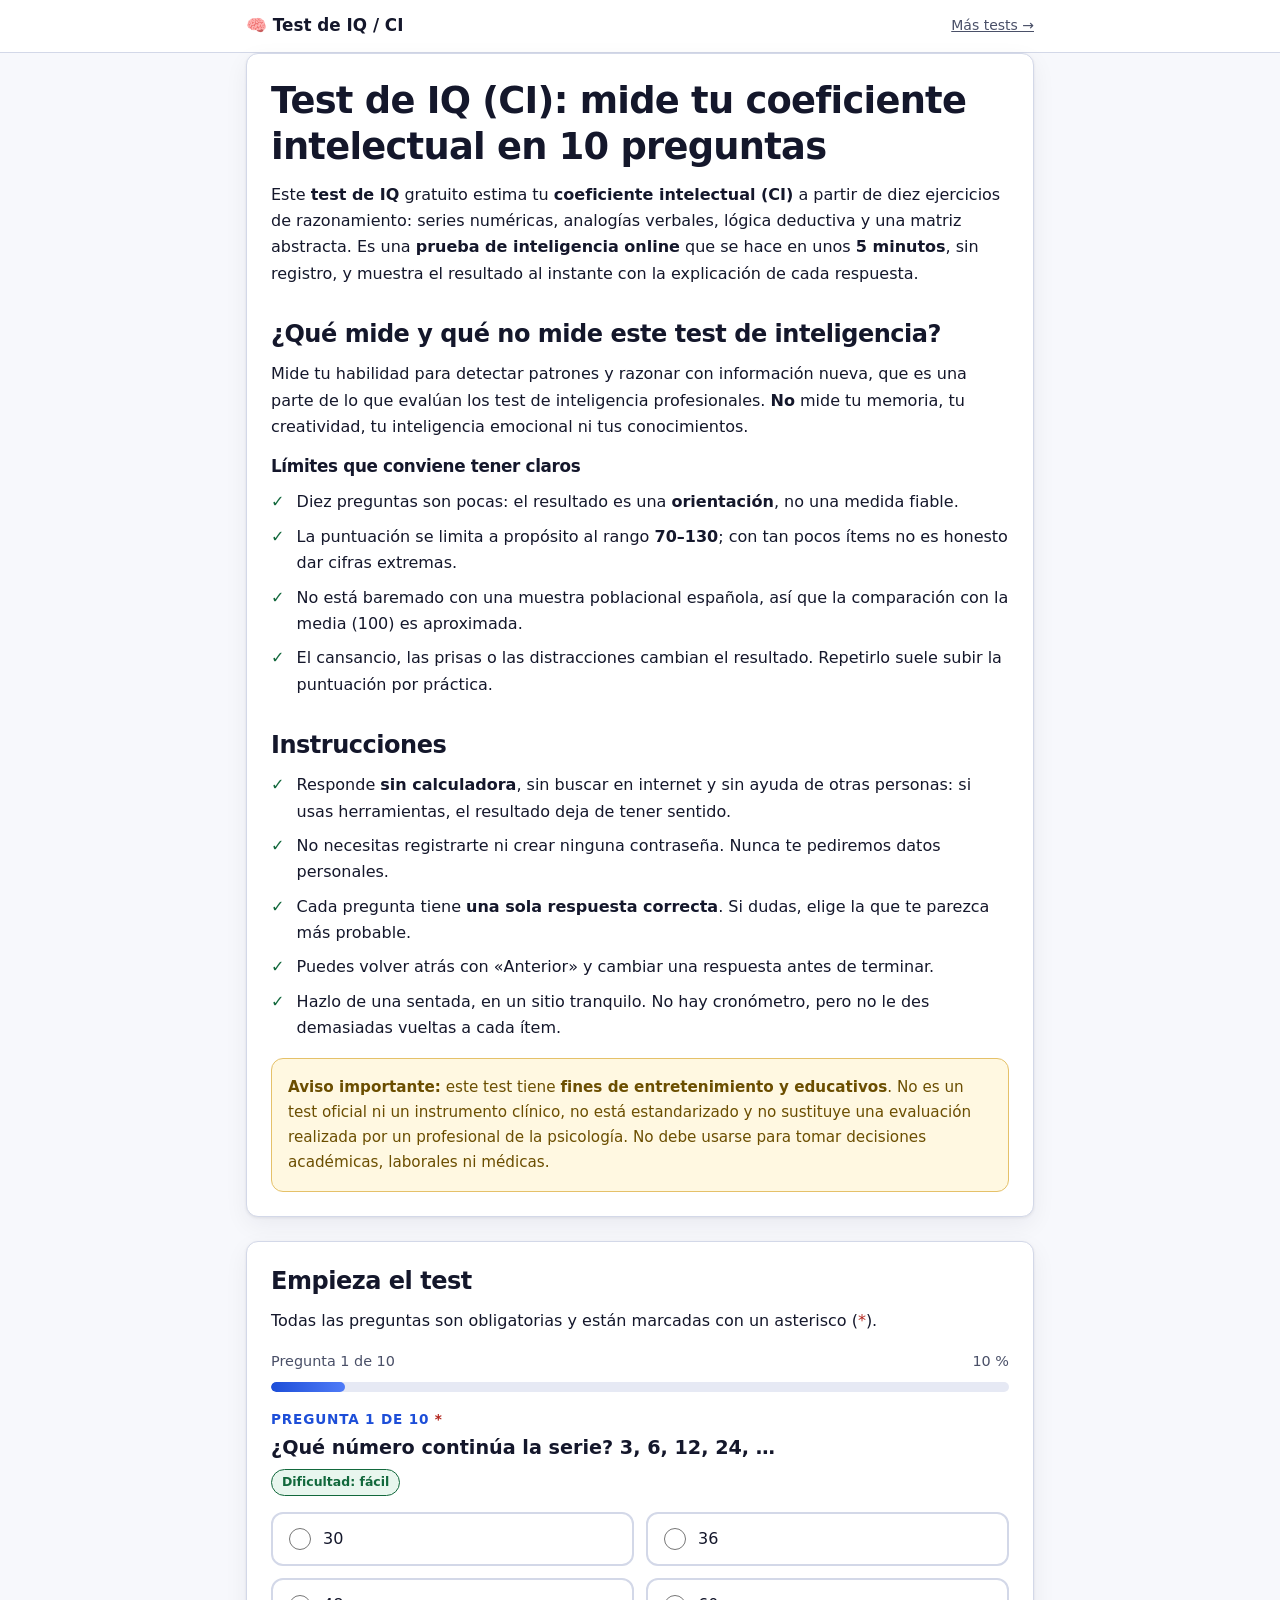
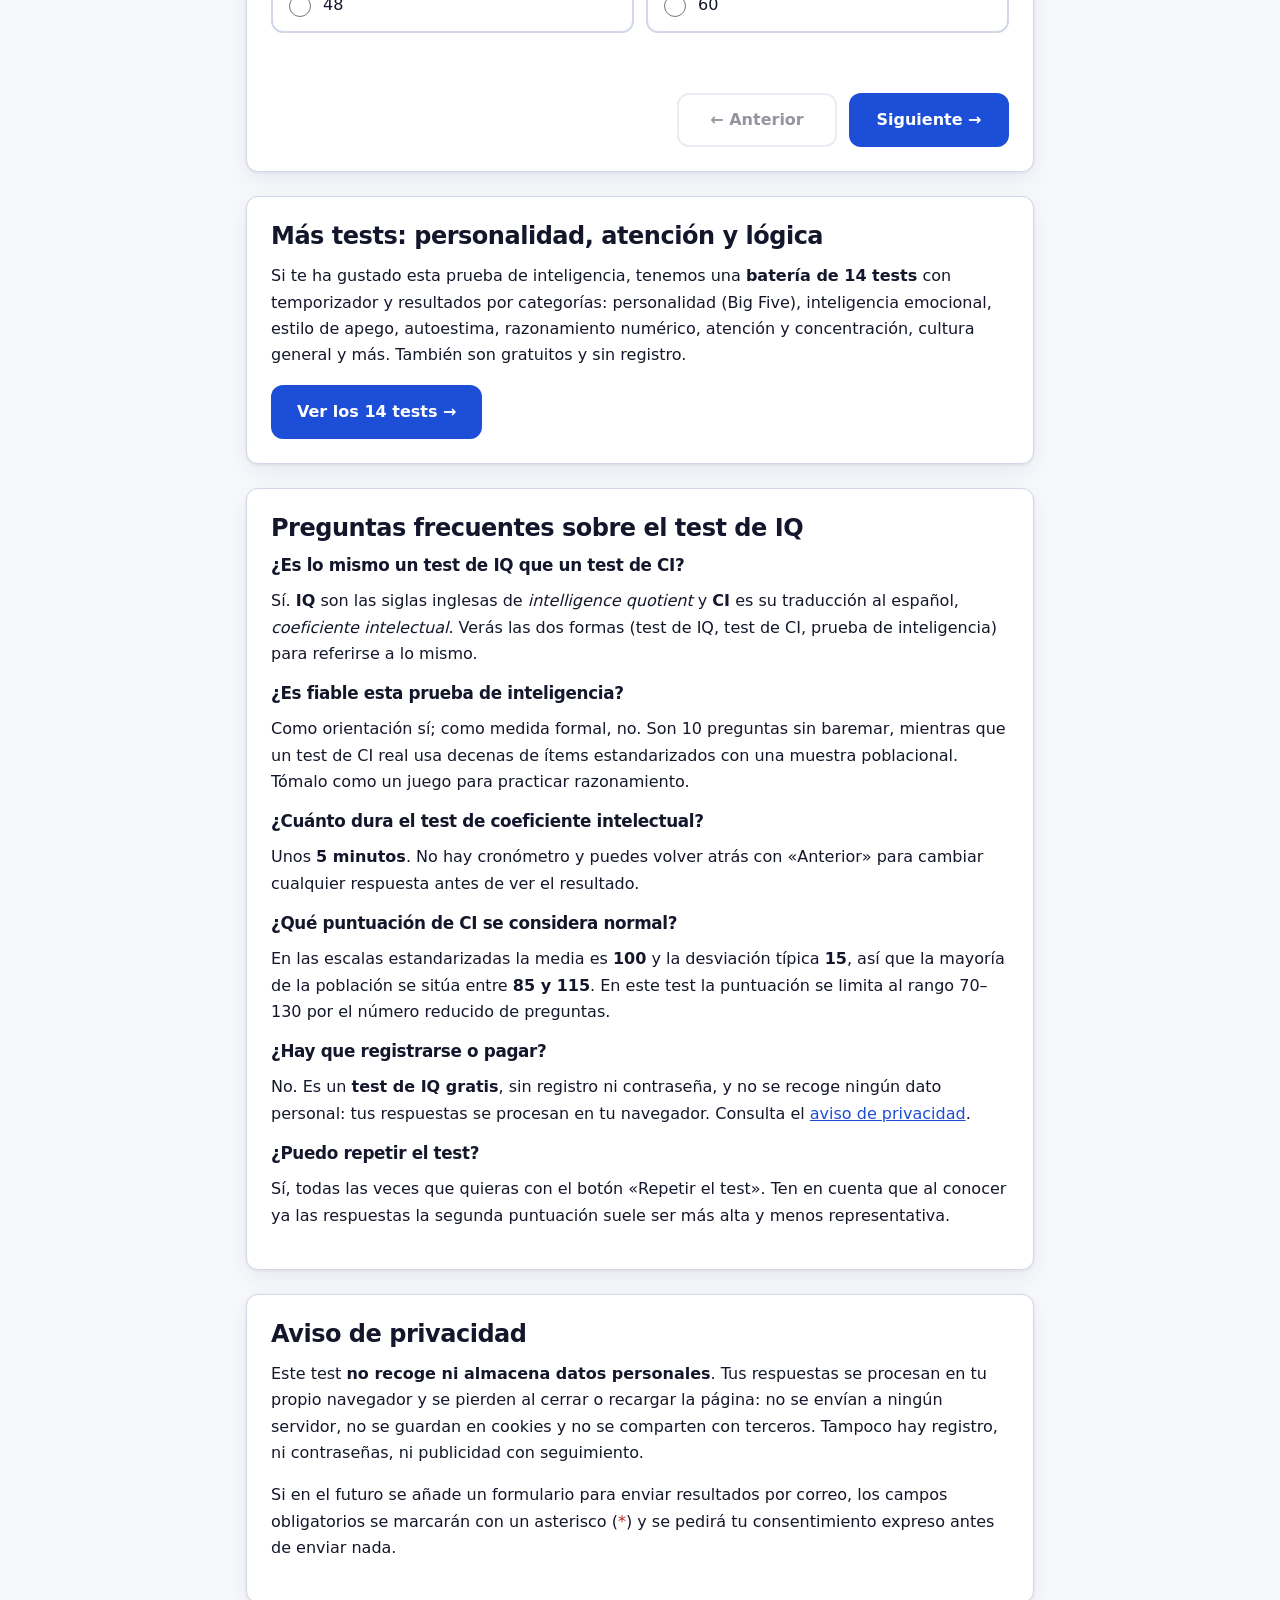
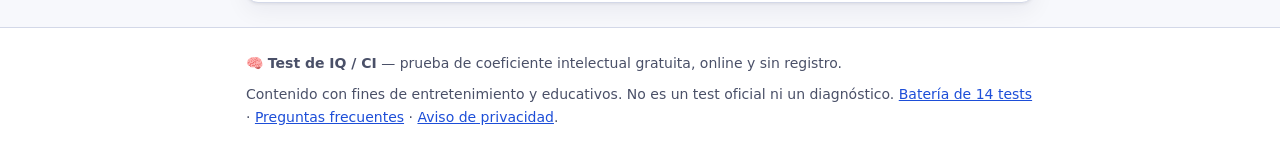
==== commit f49b81e5: "Make the IQ test page the site homepage Promote the new standalone IQ/CI test to `/` and move the 14" ====
--- a/index.html
+++ b/index.html
@@ -1,241 +1,946 @@
 <!DOCTYPE html>
 <html lang="es">
 <head>
-<meta charset="UTF-8">
-<meta name="viewport" content="width=device-width, initial-scale=1.0">
-<title>Batería de Tests Psicológicos | Personalidad, CI y más</title>
-<meta name="description" content="14 tests gratis: coeficiente intelectual, personalidad Big Five, inteligencia emocional, atención, cultura general y más. Con resultados al momento e informe descargable.">
-<meta property="og:title" content="Batería de Tests Psicológicos — mide tu CI y tu personalidad">
-<meta property="og:description" content="14 tests gratis con resultados al momento: CI, personalidad, inteligencia emocional, atención y más. Cada intento cambia las preguntas.">
-<meta property="og:type" content="website">
-<meta name="theme-color" content="#0f1120">
-<link rel="icon" href="data:image/svg+xml,<svg xmlns=%22http://www.w3.org/2000/svg%22 viewBox=%220 0 100 100%22><text y=%22.9em%22 font-size=%2290%22>🧠</text></svg>">
-<link rel="stylesheet" href="style.css">
+  <meta charset="utf-8">
+  <meta name="viewport" content="width=device-width, initial-scale=1">
+
+  <!-- ===================== SEO ===================== -->
+  <!--
+    Título: variantes de búsqueda reales ("test de IQ", "test de CI", "prueba",
+    "coeficiente intelectual") en ~64 caracteres, sin sonar a lista de palabras clave.
+  -->
+  <title>Test de IQ / CI Gratis | Prueba de Coeficiente Intelectual</title>
+  <!-- Meta description: 155 caracteres, con variantes + propuesta de valor. -->
+  <meta name="description" content="Test de IQ gratis y sin registro: 10 preguntas de lógica y series para estimar tu coeficiente intelectual (CI) en 5 minutos. Prueba de inteligencia online.">
+  <meta name="robots" content="index, follow">
+  <!-- Cambia el dominio cuando tengas el definitivo. -->
+  <link rel="canonical" href="https://iqtestpraim.javi27angel13.workers.dev/">
+
+  <!-- Open Graph: cómo se ve al compartir en redes y WhatsApp. -->
+  <meta property="og:type" content="website">
+  <meta property="og:title" content="Test de IQ gratis: mide tu coeficiente intelectual en 10 preguntas">
+  <meta property="og:description" content="Prueba de inteligencia online gratuita, sin registro y con resultado inmediato: 10 preguntas de lógica, series numéricas y razonamiento verbal.">
+  <meta property="og:locale" content="es_ES">
+  <meta name="theme-color" content="#1d4ed8">
+
+  <!-- Favicon en línea (SVG): 0 peticiones extra de red. -->
+  <link rel="icon" href="data:image/svg+xml,<svg xmlns=%22http://www.w3.org/2000/svg%22 viewBox=%220 0 100 100%22><text y=%22.9em%22 font-size=%2290%22>🧠</text></svg>">
+
+  <!-- Datos estructurados (SEO): ayuda a Google a entender la página como un cuestionario. -->
+  <script type="application/ld+json">
+  {
+    "@context": "https://schema.org",
+    "@type": "WebApplication",
+    "name": "Test de IQ / CI",
+    "alternateName": ["Test de IQ", "Test de CI", "Prueba de inteligencia", "Test de coeficiente intelectual"],
+    "applicationCategory": "EducationalApplication",
+    "inLanguage": "es",
+    "offers": { "@type": "Offer", "price": "0", "priceCurrency": "EUR" },
+    "description": "Test de coeficiente intelectual (IQ/CI) gratuito de 10 preguntas con resultado inmediato y fines recreativos."
+  }
+  </script>
+
+  <!-- Datos estructurados de preguntas frecuentes: puede generar resultados enriquecidos. -->
+  <script type="application/ld+json">
+  {
+    "@context": "https://schema.org",
+    "@type": "FAQPage",
+    "mainEntity": [
+      {
+        "@type": "Question",
+        "name": "¿Es lo mismo un test de IQ que un test de CI?",
+        "acceptedAnswer": { "@type": "Answer", "text": "Sí. IQ son las siglas inglesas de intelligence quotient y CI es su traducción, coeficiente intelectual. Se refieren a lo mismo." }
+      },
+      {
+        "@type": "Question",
+        "name": "¿Es fiable esta prueba de inteligencia?",
+        "acceptedAnswer": { "@type": "Answer", "text": "No como medida formal. Es una prueba recreativa de 10 preguntas, sin baremar. Da una orientación, pero un CI fiable requiere un test estandarizado aplicado por un profesional." }
+      },
+      {
+        "@type": "Question",
+        "name": "¿Cuánto dura el test de coeficiente intelectual?",
+        "acceptedAnswer": { "@type": "Answer", "text": "Unos 5 minutos. Son 10 preguntas sin cronómetro y puedes volver atrás para cambiar tus respuestas antes de terminar." }
+      },
+      {
+        "@type": "Question",
+        "name": "¿Qué puntuación de CI se considera normal?",
+        "acceptedAnswer": { "@type": "Answer", "text": "En las escalas estandarizadas la media es 100 con una desviación típica de 15, por lo que la mayoría de la población se sitúa entre 85 y 115." }
+      },
+      {
+        "@type": "Question",
+        "name": "¿Hay que registrarse o pagar para hacer el test de IQ?",
+        "acceptedAnswer": { "@type": "Answer", "text": "No. El test es gratuito, no pide registro ni contraseña y no recoge datos personales: las respuestas se procesan en tu navegador." }
+      }
+    ]
+  }
+  </script>
+
+  <!--
+    ===================== RENDIMIENTO =====================
+    · CSS crítico en línea: evita una petición bloqueante (la página pinta en el primer viaje).
+    · Sin fuentes externas: se usa la pila del sistema (0 KB descargados, sin CLS).
+    · Sin imágenes de mapa de bits: la pregunta abstracta usa SVG en línea (nítido y ligero).
+      Si añades fotos, sirve WebP/AVIF comprimido con width/height y loading="lazy":
+      <img src="matriz.webp" width="480" height="160" loading="lazy" decoding="async" alt="...">
+    · El JavaScript va al final del <body> (y como archivo externo se cargaría con `defer`).
+  -->
+  <style>
+    /* ---------- 1. Tokens de diseño ---------- */
+    :root {
+      /* Tema CLARO de alto contraste: texto oscuro sobre fondo claro. */
+      --fondo: #f7f8fc;          /* fondo de página */
+      --superficie: #ffffff;     /* tarjetas */
+      --texto: #14172b;          /* contraste 15.8:1 sobre blanco (WCAG AAA) */
+      --texto-suave: #4a5068;    /* contraste 8.1:1 sobre blanco (AAA en texto normal) */
+      --borde: #d3d8e8;
+      --primario: #1d4ed8;       /* contraste 6.3:1 con blanco (AA) */
+      --primario-oscuro: #1739a8;
+      --acierto: #12683c;
+      --error: #b3261e;
+      --aviso-fondo: #fff8e1;
+      --aviso-borde: #e5c169;
+      --aviso-texto: #6b4e00;
+      --radio: 12px;
+      --sp-1: 4px; --sp-2: 8px; --sp-3: 12px; --sp-4: 16px; --sp-5: 24px; --sp-6: 32px; --sp-7: 48px;
+      --sombra: 0 1px 3px rgba(20, 23, 43, .08), 0 8px 24px rgba(20, 23, 43, .06);
+    }
+
+    /* ---------- 2. Base ---------- */
+    * { box-sizing: border-box; }
+    body {
+      margin: 0;
+      background: var(--fondo);
+      color: var(--texto);
+      font-family: system-ui, -apple-system, "Segoe UI", Roboto, Arial, sans-serif;
+      font-size: 1rem;
+      line-height: 1.65;
+    }
+    h1, h2, h3 { line-height: 1.25; letter-spacing: -.02em; margin: 0 0 var(--sp-3); }
+    h1 { font-size: clamp(1.6rem, 4.5vw, 2.3rem); }
+    h2 { font-size: clamp(1.25rem, 3vw, 1.5rem); margin-top: var(--sp-6); }
+    h3 { font-size: 1.05rem; }
+    p  { margin: 0 0 var(--sp-4); }
+    a  { color: var(--primario); text-decoration: underline; }
+    a:hover { color: var(--primario-oscuro); }
+
+    /* ---------- 3. Accesibilidad ---------- */
+    /* Enlace para saltar al contenido: visible solo al enfocarlo con el teclado. */
+    .salta-contenido {
+      position: absolute; left: -9999px; top: 0;
+      background: var(--primario); color: #fff; padding: var(--sp-3) var(--sp-4);
+      border-radius: 0 0 var(--radio) 0; z-index: 10; text-decoration: none;
+    }
+    .salta-contenido:focus { left: 0; }
+    /* Foco SIEMPRE visible y con grosor suficiente. */
+    :focus-visible { outline: 3px solid var(--primario); outline-offset: 2px; border-radius: 6px; }
+    /* Texto solo para lectores de pantalla. */
+    .solo-lectores {
+      position: absolute; width: 1px; height: 1px; overflow: hidden;
+      clip: rect(0 0 0 0); white-space: nowrap;
+    }
+    /* Respeta a quien prefiere menos animación. */
+    @media (prefers-reduced-motion: reduce) {
+      * { animation-duration: .01ms !important; transition-duration: .01ms !important; }
+    }
+
+    /* ---------- 4. Estructura / rejilla ---------- */
+    .contenedor { width: 100%; max-width: 780px; margin: 0 auto; padding: 0 var(--sp-4); }
+    .cabecera-sitio { background: var(--superficie); border-bottom: 1px solid var(--borde); }
+    .cabecera-sitio .contenedor {
+      display: flex; align-items: center; justify-content: space-between;
+      gap: var(--sp-4); padding-block: var(--sp-3);
+    }
+    .marca { font-weight: 800; font-size: 1.05rem; }
+    .marca-nota { color: var(--texto-suave); font-size: .875rem; }
+    main { padding-block: var(--sp-6) var(--sp-7); }
+    .tarjeta {
+      background: var(--superficie); border: 1px solid var(--borde);
+      border-radius: var(--radio); padding: var(--sp-5); box-shadow: var(--sombra);
+      margin-bottom: var(--sp-5);
+    }
+
+    /* ---------- 5. Componentes ---------- */
+    .lista-datos { list-style: none; margin: 0 0 var(--sp-4); padding: 0; display: grid; gap: var(--sp-2); }
+    .lista-datos li { padding-left: 1.6em; position: relative; }
+    .lista-datos li::before { content: "✓"; position: absolute; left: 0; color: var(--acierto); font-weight: 700; }
+
+    .aviso {
+      background: var(--aviso-fondo); border: 1px solid var(--aviso-borde);
+      color: var(--aviso-texto); border-radius: var(--radio);
+      padding: var(--sp-4); font-size: .95rem;
+    }
+    .aviso p:last-child { margin-bottom: 0; }
+
+    /* Barra de progreso */
+    .progreso-caja { margin-bottom: var(--sp-4); }
+    .progreso-texto {
+      display: flex; justify-content: space-between; gap: var(--sp-3);
+      font-size: .9rem; color: var(--texto-suave); margin-bottom: var(--sp-2);
+    }
+    .progreso-pista { height: 10px; background: #e6e9f4; border-radius: 999px; overflow: hidden; }
+    .progreso-relleno {
+      height: 100%; width: 10%; border-radius: 999px;
+      background: linear-gradient(90deg, var(--primario), #4f7bf7);
+      transition: width .25s ease;
+    }
+
+    /* Preguntas */
+    .pregunta { border: 0; margin: 0; padding: 0; }
+    .pregunta-legend { padding: 0; margin-bottom: var(--sp-4); }
+    .pregunta-num { display: block; font-size: .85rem; font-weight: 700; color: var(--primario); text-transform: uppercase; letter-spacing: .06em; }
+    .pregunta-texto { display: block; font-size: 1.2rem; font-weight: 700; line-height: 1.4; margin-top: var(--sp-1); }
+    .req { color: var(--error); }
+
+    .etiqueta-dificultad {
+      display: inline-block; margin-top: var(--sp-2);
+      font-size: .78rem; font-weight: 700; border-radius: 999px;
+      padding: 2px 10px; border: 1px solid currentColor;
+    }
+    .dif-facil   { color: #12683c; background: #e8f6ee; }
+    .dif-media   { color: #8a5a00; background: #fdf3e0; }
+    .dif-dificil { color: #a4231c; background: #fdeceb; }
+
+    .opciones { display: grid; gap: var(--sp-3); }
+    /* Toda la fila es clicable (etiqueta envolvente): objetivo grande, ley de Fitts. */
+    .opcion {
+      display: flex; align-items: center; gap: var(--sp-3);
+      min-height: 48px; padding: var(--sp-3) var(--sp-4);
+      border: 2px solid var(--borde); border-radius: var(--radio);
+      background: var(--superficie); cursor: pointer;
+      transition: border-color .15s ease, background .15s ease;
+    }
+    .opcion:hover { border-color: var(--primario); background: #f2f6ff; }
+    .opcion input { width: 22px; height: 22px; accent-color: var(--primario); margin: 0; flex: none; }
+    /* Estado seleccionado: no depende solo del color (también engrosa el borde). */
+    .opcion:has(input:checked) { border-color: var(--primario); background: #eaf1ff; font-weight: 600; }
+    .opcion:has(input:focus-visible) { outline: 3px solid var(--primario); outline-offset: 2px; }
+
+    /* Figura de la pregunta abstracta */
+    .figura { margin: 0 0 var(--sp-4); }
+    .figura svg { max-width: 100%; height: auto; display: block; }
+    .figura figcaption { font-size: .85rem; color: var(--texto-suave); margin-top: var(--sp-2); }
+
+    /* Botones */
+    .barra-botones { display: flex; gap: var(--sp-3); margin-top: var(--sp-5); }
+    .btn {
+      flex: 1; min-height: 48px; padding: var(--sp-3) var(--sp-5);
+      font: inherit; font-weight: 700; border-radius: var(--radio);
+      border: 2px solid transparent; cursor: pointer;
+      transition: background .15s ease, border-color .15s ease;
+    }
+    .btn-primario { background: var(--primario); color: #fff; }
+    .btn-primario:hover { background: var(--primario-oscuro); }
+    .btn-secundario { background: var(--superficie); color: var(--texto); border-color: var(--borde); }
+    .btn-secundario:hover { border-color: var(--primario); }
+    .btn:disabled { opacity: .45; cursor: not-allowed; }
+
+    /* Mensaje de error de validación */
+    .mensaje-error { color: var(--error); font-weight: 600; margin: var(--sp-3) 0 0; min-height: 1.5em; }
+
+    /* Resultado */
+    .marcador { text-align: center; padding: var(--sp-5) var(--sp-4); border: 1px solid var(--borde); border-radius: var(--radio); background: #f4f7ff; }
+    .marcador-ci { font-size: clamp(3rem, 12vw, 4.5rem); font-weight: 800; line-height: 1; color: var(--primario); }
+    .marcador-etiqueta { text-transform: uppercase; letter-spacing: .08em; font-size: .85rem; color: var(--texto-suave); }
+    .marcador-banda { display: inline-block; margin-top: var(--sp-3); font-weight: 700; padding: 4px 14px; border-radius: 999px; background: #e8f6ee; color: var(--acierto); border: 1px solid currentColor; }
+
+    .tabla-desglose { width: 100%; border-collapse: collapse; margin-bottom: var(--sp-4); }
+    .tabla-desglose caption { text-align: left; font-weight: 700; padding-bottom: var(--sp-2); }
+    .tabla-desglose th, .tabla-desglose td { text-align: left; padding: var(--sp-2) var(--sp-3); border-bottom: 1px solid var(--borde); font-size: .95rem; }
+    .tabla-desglose th { color: var(--texto-suave); font-weight: 600; }
+
+    .revision { list-style: none; padding: 0; margin: 0; display: grid; gap: var(--sp-3); }
+    .revision li { border: 1px solid var(--borde); border-left: 4px solid var(--borde); border-radius: var(--radio); padding: var(--sp-3) var(--sp-4); }
+    .revision li.ok { border-left-color: var(--acierto); }
+    .revision li.ko { border-left-color: var(--error); }
+    .revision-p { font-weight: 600; margin: 0 0 var(--sp-1); }
+    .revision-d { font-size: .9rem; color: var(--texto-suave); margin: 0; }
+    .marca-ok { color: var(--acierto); font-weight: 700; }
+    .marca-ko { color: var(--error); font-weight: 700; }
+
+    .pie-sitio { border-top: 1px solid var(--borde); background: var(--superficie); padding-block: var(--sp-5); }
+    .pie-sitio p { font-size: .875rem; color: var(--texto-suave); margin-bottom: var(--sp-2); }
+    .pie-sitio p:last-child { margin-bottom: 0; }
+
+    /* ---------- 6. Responsivo ---------- */
+    /* Móvil primero; en pantallas anchas se ensancha y respira más. */
+    @media (min-width: 640px) {
+      .barra-botones { justify-content: flex-end; }
+      .btn { flex: 0 0 auto; min-width: 160px; }
+      .opciones { grid-template-columns: 1fr 1fr; } /* 2 columnas en tablet/PC */
+      .opciones.opciones-largas { grid-template-columns: 1fr; } /* textos largos: 1 columna */
+    }
+    @media (min-width: 1024px) {
+      .contenedor { max-width: 820px; }
+      main { padding-block: var(--sp-7); }
+    }
+  </style>
 </head>
+
 <body>
-
-<div class="bg-decor" aria-hidden="true"></div>
-
-<!-- Barra de marca superior -->
-<div class="topbar">
-  <div class="topbar-inner">
-    <span class="brand"><span class="brand-mark">🧠</span> Mente<span class="brand-accent">Lab</span></span>
-    <span class="brand-tag">Tests cognitivos y de personalidad</span>
-  </div>
-</div>
-
-<main class="app">
-
-  <!-- ============ PORTADA / HUB ============ -->
-  <section id="screen-hub" class="screen active">
-    <header class="hub-header">
-      <span class="hero-eyebrow">🔬 Basado en metodología de tests reales</span>
-      <h1>Descubre cómo funciona tu mente</h1>
-      <p class="subtitle">14 tests gratuitos —inteligencia, personalidad y más— con resultados al instante y un análisis por categorías.</p>
-      <button id="btn-hero-start" class="btn btn-primary hero-cta">Empezar por el test de CI →</button>
-
-      <ul class="trust-row">
-        <li>⚡ Resultados al momento</li>
-        <li>🔒 Sin registro</li>
-        <li>🆓 100% gratis</li>
-        <li>🔁 Preguntas que no se repiten</li>
+  <!-- Accesibilidad: primer elemento enfocable, salta la cabecera. -->
+  <a class="salta-contenido" href="#contenido">Saltar al contenido principal</a>
+
+  <!-- ===================== CABECERA ===================== -->
+  <header class="cabecera-sitio">
+    <div class="contenedor">
+      <span class="marca">🧠 Test de IQ / CI</span>
+      <a class="marca-nota" href="/bateria.html">Más tests →</a>
+    </div>
+  </header>
+
+  <main id="contenido" class="contenedor">
+
+    <!-- ===================== INTRODUCCIÓN (SEO + expectativas) ===================== -->
+    <article class="tarjeta">
+      <h1>Test de IQ (CI): mide tu coeficiente intelectual en 10 preguntas</h1>
+      <p>
+        Este <strong>test de IQ</strong> gratuito estima tu <strong>coeficiente intelectual (CI)</strong>
+        a partir de diez ejercicios de razonamiento: series numéricas, analogías verbales,
+        lógica deductiva y una matriz abstracta. Es una <strong>prueba de inteligencia online</strong>
+        que se hace en unos <strong>5 minutos</strong>, sin registro, y muestra el resultado al
+        instante con la explicación de cada respuesta.
+      </p>
+
+      <h2>¿Qué mide y qué no mide este test de inteligencia?</h2>
+      <p>
+        Mide tu habilidad para detectar patrones y razonar con información nueva, que es una parte
+        de lo que evalúan los test de inteligencia profesionales. <strong>No</strong> mide tu
+        memoria, tu creatividad, tu inteligencia emocional ni tus conocimientos.
+      </p>
+
+      <h3>Límites que conviene tener claros</h3>
+      <ul class="lista-datos">
+        <li>Diez preguntas son pocas: el resultado es una <strong>orientación</strong>, no una medida fiable.</li>
+        <li>La puntuación se limita a propósito al rango <strong>70–130</strong>; con tan pocos ítems no es honesto dar cifras extremas.</li>
+        <li>No está baremado con una muestra poblacional española, así que la comparación con la media (100) es aproximada.</li>
+        <li>El cansancio, las prisas o las distracciones cambian el resultado. Repetirlo suele subir la puntuación por práctica.</li>
       </ul>
-    </header>
-
-    <div id="test-grid" class="test-grid"></div>
-
-    <div id="report-bar" class="report-bar hidden">
-      <div class="report-info">
-        <strong>📋 Informe de resultados</strong>
-        <span id="report-count" class="report-count">0 tests completados</span>
+
+      <h2>Instrucciones</h2>
+      <ul class="lista-datos">
+        <li>Responde <strong>sin calculadora</strong>, sin buscar en internet y sin ayuda de otras personas: si usas herramientas, el resultado deja de tener sentido.</li>
+        <li>No necesitas registrarte ni crear ninguna contraseña. Nunca te pediremos datos personales.</li>
+        <li>Cada pregunta tiene <strong>una sola respuesta correcta</strong>. Si dudas, elige la que te parezca más probable.</li>
+        <li>Puedes volver atrás con «Anterior» y cambiar una respuesta antes de terminar.</li>
+        <li>Hazlo de una sentada, en un sitio tranquilo. No hay cronómetro, pero no le des demasiadas vueltas a cada ítem.</li>
+      </ul>
+
+      <!-- ===================== DESCARGO DE RESPONSABILIDAD ===================== -->
+      <div class="aviso" role="note">
+        <p>
+          <strong>Aviso importante:</strong> este test tiene <strong>fines de entretenimiento y
+          educativos</strong>. No es un test oficial ni un instrumento clínico, no está
+          estandarizado y no sustituye una evaluación realizada por un profesional de la
+          psicología. No debe usarse para tomar decisiones académicas, laborales ni médicas.
+        </p>
       </div>
-      <button id="btn-open-report" class="btn btn-primary">Ver / enviar informe ✉️</button>
-    </div>
-
-    <section class="feature-band" aria-label="Cómo funciona">
-      <h2 class="band-title">Diseñado como un test de verdad</h2>
-      <div class="feature-grid">
-        <div class="feature">
-          <span class="feature-icon">🎯</span>
-          <h3>Puntuación ponderada</h3>
-          <p>Acertar preguntas difíciles vale más, igual que en los tests basados en teoría de respuesta al ítem.</p>
-        </div>
-        <div class="feature">
-          <span class="feature-icon">⏱️</span>
-          <h3>La velocidad cuenta</h3>
-          <p>La rapidez suma puntos: la velocidad mental correlaciona con la inteligencia (Jensen, 2006).</p>
-        </div>
-        <div class="feature">
-          <span class="feature-icon">📊</span>
-          <h3>Escala 40–160</h3>
-          <p>Estimación de CI con las bandas de clasificación de la escala Wechsler (media 100).</p>
-        </div>
-        <div class="feature">
-          <span class="feature-icon">🔀</span>
-          <h3>Nunca igual</h3>
-          <p>Muestreo equilibrado y preguntas generadas al vuelo: cada intento es distinto.</p>
+    </article>
+
+    <!-- ===================== TEST ===================== -->
+    <section class="tarjeta" aria-labelledby="titulo-test">
+      <h2 id="titulo-test" style="margin-top:0">Empieza el test</h2>
+      <p id="nota-obligatorio">
+        Todas las preguntas son obligatorias y están marcadas con un asterisco
+        (<span class="req" aria-hidden="true">*</span>).
+      </p>
+
+      <!-- Barra de progreso accesible: role="progressbar" + valores ARIA -->
+      <div class="progreso-caja">
+        <p class="progreso-texto">
+          <span id="progreso-etiqueta">Pregunta 1 de 10</span>
+          <span id="progreso-pct">10 %</span>
+        </p>
+        <div class="progreso-pista"
+             role="progressbar"
+             aria-labelledby="progreso-etiqueta"
+             aria-valuemin="0" aria-valuemax="10" aria-valuenow="1"
+             aria-valuetext="Pregunta 1 de 10">
+          <div class="progreso-relleno" id="progreso-relleno"></div>
         </div>
       </div>
+
+      <!-- Región en directo: los lectores de pantalla anuncian el cambio de pregunta. -->
+      <p class="solo-lectores" id="anuncio" role="status" aria-live="polite"></p>
+
+      <!--
+        FORMULARIO
+        · Un <fieldset> por pregunta, con <legend> = enunciado (así el lector de pantalla
+          lo repite al recorrer las opciones).
+        · Los radios comparten `name`, por lo que se navegan con las flechas del teclado.
+        · `hidden` oculta las preguntas que no están activas (también para lectores de pantalla).
+      -->
+      <form id="form-test" novalidate>
+
+        <!-- ---------- PREGUNTA 1 · Serie numérica · FÁCIL ---------- -->
+        <fieldset class="pregunta" id="p1" data-dificultad="1">
+          <legend class="pregunta-legend">
+            <span class="pregunta-num">Pregunta 1 de 10 <span class="req" aria-hidden="true">*</span></span>
+            <span class="pregunta-texto">¿Qué número continúa la serie? 3, 6, 12, 24, …</span>
+            <span class="etiqueta-dificultad dif-facil">Dificultad: fácil</span>
+          </legend>
+          <div class="opciones">
+            <label class="opcion"><input type="radio" name="q1" value="0" required> <span>30</span></label>
+            <label class="opcion"><input type="radio" name="q1" value="1"> <span>36</span></label>
+            <label class="opcion"><input type="radio" name="q1" value="2"> <span>48</span></label>
+            <label class="opcion"><input type="radio" name="q1" value="3"> <span>60</span></label>
+          </div>
+        </fieldset>
+
+        <!-- ---------- PREGUNTA 2 · Analogía verbal · FÁCIL ---------- -->
+        <fieldset class="pregunta" id="p2" data-dificultad="1" hidden>
+          <legend class="pregunta-legend">
+            <span class="pregunta-num">Pregunta 2 de 10 <span class="req" aria-hidden="true">*</span></span>
+            <span class="pregunta-texto">Pluma es a escribir como tijeras es a…</span>
+            <span class="etiqueta-dificultad dif-facil">Dificultad: fácil</span>
+          </legend>
+          <div class="opciones">
+            <label class="opcion"><input type="radio" name="q2" value="0" required> <span>Papel</span></label>
+            <label class="opcion"><input type="radio" name="q2" value="1"> <span>Cortar</span></label>
+            <label class="opcion"><input type="radio" name="q2" value="2"> <span>Metal</span></label>
+            <label class="opcion"><input type="radio" name="q2" value="3"> <span>Coser</span></label>
+          </div>
+        </fieldset>
+
+        <!-- ---------- PREGUNTA 3 · Serie con dos operaciones · MEDIA ---------- -->
+        <fieldset class="pregunta" id="p3" data-dificultad="2" hidden>
+          <legend class="pregunta-legend">
+            <span class="pregunta-num">Pregunta 3 de 10 <span class="req" aria-hidden="true">*</span></span>
+            <span class="pregunta-texto">¿Qué número continúa la serie? 5, 6, 12, 13, 26, …</span>
+            <span class="etiqueta-dificultad dif-media">Dificultad: media</span>
+          </legend>
+          <div class="opciones">
+            <label class="opcion"><input type="radio" name="q3" value="0" required> <span>27</span></label>
+            <label class="opcion"><input type="radio" name="q3" value="1"> <span>39</span></label>
+            <label class="opcion"><input type="radio" name="q3" value="2"> <span>52</span></label>
+            <label class="opcion"><input type="radio" name="q3" value="3"> <span>32</span></label>
+          </div>
+        </fieldset>
+
+        <!-- ---------- PREGUNTA 4 · Lógica deductiva · MEDIA ---------- -->
+        <fieldset class="pregunta" id="p4" data-dificultad="2" hidden>
+          <legend class="pregunta-legend">
+            <span class="pregunta-num">Pregunta 4 de 10 <span class="req" aria-hidden="true">*</span></span>
+            <span class="pregunta-texto">
+              Todos los músicos son pacientes. Algunos pacientes son madrugadores.
+              ¿Se puede concluir con certeza que algunos músicos son madrugadores?
+            </span>
+            <span class="etiqueta-dificultad dif-media">Dificultad: media</span>
+          </legend>
+          <div class="opciones opciones-largas">
+            <label class="opcion"><input type="radio" name="q4" value="0" required> <span>Sí, necesariamente</span></label>
+            <label class="opcion"><input type="radio" name="q4" value="1"> <span>No, no se puede concluir</span></label>
+            <label class="opcion"><input type="radio" name="q4" value="2"> <span>Sí, pero solo si hay más músicos que madrugadores</span></label>
+            <label class="opcion"><input type="radio" name="q4" value="3"> <span>No, porque ningún músico madruga</span></label>
+          </div>
+        </fieldset>
+
+        <!-- ---------- PREGUNTA 5 · Matriz abstracta (SVG) · MEDIA ---------- -->
+        <fieldset class="pregunta" id="p5" data-dificultad="2" hidden>
+          <legend class="pregunta-legend">
+            <span class="pregunta-num">Pregunta 5 de 10 <span class="req" aria-hidden="true">*</span></span>
+            <span class="pregunta-texto">Observa la secuencia de figuras. ¿Dónde estará el punto negro en la cuarta figura?</span>
+            <span class="etiqueta-dificultad dif-media">Dificultad: media</span>
+          </legend>
+
+          <!--
+            Figura abstracta en SVG EN LÍNEA (0 peticiones, escala sin pixelarse).
+            Accesibilidad: role="img" + <title>/<desc> referenciados con aria-labelledby,
+            que cumplen la misma función que el atributo alt de una imagen.
+            El pie de figura repite la descripción en texto visible para todo el mundo.
+          -->
+          <figure class="figura">
+            <svg viewBox="0 0 420 120" role="img" aria-labelledby="svg5-t svg5-d" width="420" height="120">
+              <title id="svg5-t">Secuencia de tres cuadrados con un punto negro que gira en el sentido de las agujas del reloj</title>
+              <desc id="svg5-d">Primer cuadrado: punto arriba a la izquierda. Segundo cuadrado: punto arriba a la derecha. Tercer cuadrado: punto abajo a la derecha. El cuarto cuadrado está vacío con un signo de interrogación.</desc>
+              <g fill="none" stroke="#14172b" stroke-width="3">
+                <rect x="10"  y="15" width="90" height="90" rx="6"/>
+                <rect x="115" y="15" width="90" height="90" rx="6"/>
+                <rect x="220" y="15" width="90" height="90" rx="6"/>
+                <rect x="325" y="15" width="90" height="90" rx="6" stroke-dasharray="7 6"/>
+              </g>
+              <g fill="#14172b">
+                <circle cx="35"  cy="40" r="11"/>  <!-- arriba-izquierda -->
+                <circle cx="180" cy="40" r="11"/>  <!-- arriba-derecha -->
+                <circle cx="285" cy="80" r="11"/>  <!-- abajo-derecha -->
+                <text x="370" y="76" font-size="42" font-weight="700" text-anchor="middle" font-family="system-ui, sans-serif">?</text>
+              </g>
+            </svg>
+            <figcaption>
+              Descripción: en la 1.ª figura el punto está arriba a la izquierda; en la 2.ª, arriba a la
+              derecha; en la 3.ª, abajo a la derecha. La 4.ª figura es la que debes deducir.
+            </figcaption>
+          </figure>
+
+          <div class="opciones">
+            <label class="opcion"><input type="radio" name="q5" value="0" required> <span>Arriba a la izquierda</span></label>
+            <label class="opcion"><input type="radio" name="q5" value="1"> <span>Arriba a la derecha</span></label>
+            <label class="opcion"><input type="radio" name="q5" value="2"> <span>Abajo a la derecha</span></label>
+            <label class="opcion"><input type="radio" name="q5" value="3"> <span>Abajo a la izquierda</span></label>
+          </div>
+        </fieldset>
+
+        <!-- ---------- PREGUNTA 6 · Proporciones / porcentajes · MEDIA ---------- -->
+        <fieldset class="pregunta" id="p6" data-dificultad="2" hidden>
+          <legend class="pregunta-legend">
+            <span class="pregunta-num">Pregunta 6 de 10 <span class="req" aria-hidden="true">*</span></span>
+            <span class="pregunta-texto">Un abrigo cuesta 90 € después de un descuento del 25 %. ¿Cuál era su precio original?</span>
+            <span class="etiqueta-dificultad dif-media">Dificultad: media</span>
+          </legend>
+          <div class="opciones">
+            <label class="opcion"><input type="radio" name="q6" value="0" required> <span>105 €</span></label>
+            <label class="opcion"><input type="radio" name="q6" value="1"> <span>112,50 €</span></label>
+            <label class="opcion"><input type="radio" name="q6" value="2"> <span>120 €</span></label>
+            <label class="opcion"><input type="radio" name="q6" value="3"> <span>135 €</span></label>
+          </div>
+        </fieldset>
+
+        <!-- ---------- PREGUNTA 7 · Serie aditiva (Fibonacci) · DIFÍCIL ---------- -->
+        <fieldset class="pregunta" id="p7" data-dificultad="3" hidden>
+          <legend class="pregunta-legend">
+            <span class="pregunta-num">Pregunta 7 de 10 <span class="req" aria-hidden="true">*</span></span>
+            <span class="pregunta-texto">¿Qué número continúa la serie? 2, 3, 5, 8, 13, …</span>
+            <span class="etiqueta-dificultad dif-dificil">Dificultad: difícil</span>
+          </legend>
+          <div class="opciones">
+            <label class="opcion"><input type="radio" name="q7" value="0" required> <span>18</span></label>
+            <label class="opcion"><input type="radio" name="q7" value="1"> <span>20</span></label>
+            <label class="opcion"><input type="radio" name="q7" value="2"> <span>21</span></label>
+            <label class="opcion"><input type="radio" name="q7" value="3"> <span>26</span></label>
+          </div>
+        </fieldset>
+
+        <!-- ---------- PREGUNTA 8 · Razonamiento sobre tasas · DIFÍCIL ---------- -->
+        <fieldset class="pregunta" id="p8" data-dificultad="3" hidden>
+          <legend class="pregunta-legend">
+            <span class="pregunta-num">Pregunta 8 de 10 <span class="req" aria-hidden="true">*</span></span>
+            <span class="pregunta-texto">
+              Si 4 impresoras imprimen 4 folletos en 4 minutos, ¿cuántos minutos tardarán
+              8 impresoras en imprimir 8 folletos?
+            </span>
+            <span class="etiqueta-dificultad dif-dificil">Dificultad: difícil</span>
+          </legend>
+          <div class="opciones">
+            <label class="opcion"><input type="radio" name="q8" value="0" required> <span>2 minutos</span></label>
+            <label class="opcion"><input type="radio" name="q8" value="1"> <span>4 minutos</span></label>
+            <label class="opcion"><input type="radio" name="q8" value="2"> <span>8 minutos</span></label>
+            <label class="opcion"><input type="radio" name="q8" value="3"> <span>16 minutos</span></label>
+          </div>
+        </fieldset>
+
+        <!-- ---------- PREGUNTA 9 · Clasificación / abstracción · DIFÍCIL ---------- -->
+        <fieldset class="pregunta" id="p9" data-dificultad="3" hidden>
+          <legend class="pregunta-legend">
+            <span class="pregunta-num">Pregunta 9 de 10 <span class="req" aria-hidden="true">*</span></span>
+            <span class="pregunta-texto">¿Cuál de estos elementos no pertenece al grupo?</span>
+            <span class="etiqueta-dificultad dif-dificil">Dificultad: difícil</span>
+          </legend>
+          <div class="opciones">
+            <label class="opcion"><input type="radio" name="q9" value="0" required> <span>Cubo</span></label>
+            <label class="opcion"><input type="radio" name="q9" value="1"> <span>Esfera</span></label>
+            <label class="opcion"><input type="radio" name="q9" value="2"> <span>Cilindro</span></label>
+            <label class="opcion"><input type="radio" name="q9" value="3"> <span>Cuadrado</span></label>
+          </div>
+        </fieldset>
+
+        <!-- ---------- PREGUNTA 10 · Serie alfanumérica · DIFÍCIL ---------- -->
+        <fieldset class="pregunta" id="p10" data-dificultad="3" hidden>
+          <legend class="pregunta-legend">
+            <span class="pregunta-num">Pregunta 10 de 10 <span class="req" aria-hidden="true">*</span></span>
+            <span class="pregunta-texto">¿Qué par continúa la serie? A1, C2, E3, G4, …</span>
+            <span class="etiqueta-dificultad dif-dificil">Dificultad: difícil</span>
+          </legend>
+          <div class="opciones">
+            <label class="opcion"><input type="radio" name="q10" value="0" required> <span>H5</span></label>
+            <label class="opcion"><input type="radio" name="q10" value="1"> <span>I4</span></label>
+            <label class="opcion"><input type="radio" name="q10" value="2"> <span>I5</span></label>
+            <label class="opcion"><input type="radio" name="q10" value="3"> <span>J5</span></label>
+          </div>
+        </fieldset>
+
+        <!-- Mensaje de validación: aria-live para que se anuncie sin mover el foco. -->
+        <p class="mensaje-error" id="mensaje-error" role="alert" aria-live="assertive"></p>
+
+        <div class="barra-botones">
+          <button type="button" class="btn btn-secundario" id="btn-anterior" disabled>← Anterior</button>
+          <button type="button" class="btn btn-primario" id="btn-siguiente">Siguiente →</button>
+          <button type="submit" class="btn btn-primario" id="btn-terminar" hidden>Ver mi resultado</button>
+        </div>
+      </form>
     </section>
 
-    <p class="disclaimer disclaimer-global">
-      ⚠️ Todos los tests son de carácter recreativo y orientativo. No son instrumentos
-      clínicos ni sustituyen una evaluación psicológica profesional.
-    </p>
-  </section>
-
-  <!-- ============ INTRO DE UN TEST ============ -->
-  <section id="screen-intro" class="screen">
-    <div class="card">
-      <button class="back-link" id="btn-intro-back">← Volver</button>
-      <div id="intro-icon" class="brain-icon">🧠</div>
-      <h1 id="intro-title">Test</h1>
-      <p id="intro-desc" class="subtitle"></p>
-
-      <div class="info-grid" id="intro-stats">
-        <div class="info-item">
-          <span id="intro-count" class="info-num">20</span>
-          <span class="info-label">Preguntas</span>
-        </div>
-        <div class="info-item" id="intro-time-item">
-          <span id="intro-time" class="info-num">10:00</span>
-          <span class="info-label">Minutos</span>
-        </div>
-        <div class="info-item">
-          <span id="intro-type" class="info-num">Quiz</span>
-          <span class="info-label">Formato</span>
-        </div>
+    <!-- ===================== RESULTADO (se rellena por JS) ===================== -->
+    <section class="tarjeta" id="seccion-resultado" aria-labelledby="titulo-resultado" hidden tabindex="-1">
+      <h2 id="titulo-resultado" style="margin-top:0">Tu resultado</h2>
+
+      <div class="marcador">
+        <p class="marcador-etiqueta" id="res-etiqueta">CI estimado (media = 100)</p>
+        <p class="marcador-ci" id="res-ci">—</p>
+        <p class="marcador-banda" id="res-banda">—</p>
       </div>
 
-      <ul id="intro-rules" class="rules"></ul>
-
-      <p id="intro-disclaimer" class="disclaimer"></p>
-
-      <input id="player-name" type="text" placeholder="Tu nombre (opcional)" maxlength="40" autocomplete="off">
-
-      <button id="btn-start" class="btn btn-primary">Comenzar ▶</button>
+      <p id="res-comparacion" style="margin-top:var(--sp-4)"></p>
+      <p id="res-interpretacion"></p>
+
+      <table class="tabla-desglose">
+        <caption>Desglose por dificultad</caption>
+        <thead>
+          <tr><th scope="col">Nivel</th><th scope="col">Aciertos</th><th scope="col">Puntos</th></tr>
+        </thead>
+        <tbody id="res-tabla"></tbody>
+      </table>
+
+      <h3>Revisión de tus respuestas</h3>
+      <ul class="revision" id="res-revision"></ul>
+
+      <div class="aviso" role="note" style="margin-top:var(--sp-5)">
+        <p>
+          Recuerda: con 10 preguntas no se puede medir el CI de forma fiable. Tómate esta cifra
+          como un juego. Si necesitas una evaluación real, acude a un profesional de la psicología,
+          que usa pruebas baremadas (por ejemplo, las escalas Wechsler) en condiciones controladas.
+        </p>
+      </div>
+
+      <div class="barra-botones">
+        <button type="button" class="btn btn-secundario" id="btn-reiniciar">Repetir el test</button>
+      </div>
+    </section>
+
+    <!--
+      ===================== MÁS TESTS (enlace interno) =====================
+      Enlace a la batería completa: retiene a quien acaba el test de CI y
+      reparte autoridad interna entre las dos páginas del sitio.
+    -->
+    <section class="tarjeta" id="mas-tests" aria-labelledby="titulo-mas-tests">
+      <h2 id="titulo-mas-tests" style="margin-top:0">Más tests: personalidad, atención y lógica</h2>
+      <p>
+        Si te ha gustado esta prueba de inteligencia, tenemos una <strong>batería de 14 tests</strong>
+        con temporizador y resultados por categorías: personalidad (Big Five), inteligencia emocional,
+        estilo de apego, autoestima, razonamiento numérico, atención y concentración, cultura general
+        y más. También son gratuitos y sin registro.
+      </p>
+      <p style="margin-bottom:0">
+        <a class="btn btn-primario" href="/bateria.html"
+           style="display:inline-flex;align-items:center;justify-content:center;text-decoration:none;width:auto;">
+          Ver los 14 tests →
+        </a>
+      </p>
+    </section>
+
+    <!--
+      ===================== PREGUNTAS FRECUENTES =====================
+      Doble función: resuelve dudas reales del visitante y cubre las variantes de
+      búsqueda con las que la gente llega ("test iq", "prueba de iq", "test de
+      inteligencia", "qué CI es normal"). Coincide con el JSON-LD de tipo FAQPage.
+    -->
+    <section class="tarjeta" id="faq" aria-labelledby="titulo-faq">
+      <h2 id="titulo-faq" style="margin-top:0">Preguntas frecuentes sobre el test de IQ</h2>
+
+      <h3>¿Es lo mismo un test de IQ que un test de CI?</h3>
+      <p>
+        Sí. <strong>IQ</strong> son las siglas inglesas de <em>intelligence quotient</em> y
+        <strong>CI</strong> es su traducción al español, <em>coeficiente intelectual</em>. Verás
+        las dos formas (test de IQ, test de CI, prueba de inteligencia) para referirse a lo mismo.
+      </p>
+
+      <h3>¿Es fiable esta prueba de inteligencia?</h3>
+      <p>
+        Como orientación sí; como medida formal, no. Son 10 preguntas sin baremar, mientras que
+        un test de CI real usa decenas de ítems estandarizados con una muestra poblacional. Tómalo
+        como un juego para practicar razonamiento.
+      </p>
+
+      <h3>¿Cuánto dura el test de coeficiente intelectual?</h3>
+      <p>
+        Unos <strong>5 minutos</strong>. No hay cronómetro y puedes volver atrás con «Anterior»
+        para cambiar cualquier respuesta antes de ver el resultado.
+      </p>
+
+      <h3>¿Qué puntuación de CI se considera normal?</h3>
+      <p>
+        En las escalas estandarizadas la media es <strong>100</strong> y la desviación típica
+        <strong>15</strong>, así que la mayoría de la población se sitúa entre <strong>85 y 115</strong>.
+        En este test la puntuación se limita al rango 70–130 por el número reducido de preguntas.
+      </p>
+
+      <h3>¿Hay que registrarse o pagar?</h3>
+      <p>
+        No. Es un <strong>test de IQ gratis</strong>, sin registro ni contraseña, y no se recoge
+        ningún dato personal: tus respuestas se procesan en tu navegador.
+        Consulta el <a href="#privacidad">aviso de privacidad</a>.
+      </p>
+
+      <h3>¿Puedo repetir el test?</h3>
+      <p>
+        Sí, todas las veces que quieras con el botón «Repetir el test». Ten en cuenta que al
+        conocer ya las respuestas la segunda puntuación suele ser más alta y menos representativa.
+      </p>
+    </section>
+
+    <!-- ===================== PRIVACIDAD ===================== -->
+    <section class="tarjeta" id="privacidad" aria-labelledby="titulo-privacidad">
+      <h2 id="titulo-privacidad" style="margin-top:0">Aviso de privacidad</h2>
+      <p>
+        Este test <strong>no recoge ni almacena datos personales</strong>. Tus respuestas se
+        procesan en tu propio navegador y se pierden al cerrar o recargar la página: no se envían
+        a ningún servidor, no se guardan en cookies y no se comparten con terceros. Tampoco hay
+        registro, ni contraseñas, ni publicidad con seguimiento.
+      </p>
+      <p>
+        Si en el futuro se añade un formulario para enviar resultados por correo, los campos
+        obligatorios se marcarán con un asterisco (<span class="req" aria-hidden="true">*</span>)
+        y se pedirá tu consentimiento expreso antes de enviar nada.
+      </p>
+    </section>
+  </main>
+
+  <!-- ===================== PIE ===================== -->
+  <footer class="pie-sitio">
+    <div class="contenedor">
+      <p><strong>🧠 Test de IQ / CI</strong> — prueba de coeficiente intelectual gratuita, online y sin registro.</p>
+      <p>
+        Contenido con fines de entretenimiento y educativos. No es un test oficial ni un
+        diagnóstico. <a href="/bateria.html">Batería de 14 tests</a> ·
+        <a href="#faq">Preguntas frecuentes</a> ·
+        <a href="#privacidad">Aviso de privacidad</a>.
+      </p>
     </div>
-  </section>
-
-  <!-- ============ TEST EN CURSO ============ -->
-  <section id="screen-quiz" class="screen">
-    <div class="quiz-header">
-      <div class="progress-wrap">
-        <div class="progress-bar"><div id="progress-fill" class="progress-fill"></div></div>
-        <span id="progress-text" class="progress-text">Pregunta 1 / 20</span>
-      </div>
-      <div id="timer" class="timer">10:00</div>
-    </div>
-
-    <div class="card quiz-card">
-      <span id="q-category" class="badge">Categoría</span>
-      <h2 id="q-text" class="q-text">Pregunta</h2>
-      <div id="q-options" class="options"></div>
-    </div>
-
-    <div class="quiz-nav">
-      <button id="btn-prev" class="btn btn-ghost">◀ Anterior</button>
-      <button id="btn-next" class="btn btn-primary">Siguiente ▶</button>
-      <button id="btn-finish" class="btn btn-success hidden">Finalizar ✔</button>
-    </div>
-  </section>
-
-  <!-- ============ RESULTADO ============ -->
-  <section id="screen-result" class="screen">
-    <div class="card result-card">
-      <div id="result-icon" class="result-icon">🎯</div>
-      <h1 id="result-title">Resultado</h1>
-      <p id="result-name" class="subtitle"></p>
-
-      <div class="iq-score-wrap">
-        <div class="iq-score" id="result-headline">—</div>
-        <div class="iq-label" id="result-headline-label">Resultado</div>
-        <div id="result-tier" class="iq-tier">—</div>
-      </div>
-
-      <p id="result-speed" class="speed-line hidden"></p>
-
-      <div id="result-stats" class="info-grid"></div>
-
-      <h3 class="breakdown-title" id="breakdown-title">Desglose</h3>
-      <div id="category-breakdown" class="breakdown"></div>
-
-      <p id="result-message" class="result-message"></p>
-
-      <div class="share-box">
-        <span class="share-title">🔥 Reta a tus amigos a superarte</span>
-        <button id="btn-share" class="btn btn-share">📲 Compartir mi resultado</button>
-        <button id="btn-share-img" class="btn btn-ghost btn-share-img">🖼️ Descargar imagen para redes</button>
-        <div class="share-links">
-          <a id="share-wa" class="share-link" target="_blank" rel="noopener">💬 WhatsApp</a>
-          <a id="share-x" class="share-link" target="_blank" rel="noopener">𝕏 Publicar</a>
-          <button id="share-copy" class="share-link" type="button">🔗 Copiar</button>
-        </div>
-        <p id="share-status" class="share-status" aria-live="polite"></p>
-      </div>
-
-      <details class="method" id="method-box">
-        <summary>¿Cómo influye el tiempo en la puntuación?</summary>
-        <p>
-          En los tests de <strong>capacidad</strong> (CI, atención, numérico, lógico y
-          cultura), la rapidez suma un bonus acotado, siempre multiplicado por tus aciertos
-          (responder rápido pero mal no puntúa). Se basa en la investigación sobre
-          <em>velocidad mental</em>, que correlaciona con la inteligencia (r ≈ 0,3–0,4):
-          Jensen (2006, <em>Clocking the Mind</em>), Deary, Der &amp; Ford (2001),
-          Sheppard &amp; Vernon (2008); los tests tipo Wechsler (WAIS) también dan bonus
-          por rapidez.
-        </p>
-        <p>
-          Los tests de <strong>personalidad</strong> no tienen cronómetro: el tiempo no
-          influye en el resultado, porque no tendría base científica. Los haces a tu ritmo.
-        </p>
-      </details>
-
-      <p id="result-disclaimer" class="disclaimer"></p>
-
-      <div class="result-actions">
-        <button id="btn-review" class="btn btn-ghost hidden">Ver respuestas</button>
-        <button id="btn-retry" class="btn btn-ghost">Repetir 🔁</button>
-        <button id="btn-result-home" class="btn btn-ghost">Inicio 🏠</button>
-      </div>
-
-      <div id="next-test-wrap" class="next-test hidden">
-        <button id="btn-next-test" class="btn btn-primary">Siguiente test →</button>
-      </div>
-
-      <div id="review-wrap" class="review-wrap hidden"></div>
-    </div>
-  </section>
-
-  <!-- ============ MODAL INFORME / CORREO ============ -->
-  <div id="report-modal" class="modal hidden">
-    <div class="modal-card">
-      <button class="modal-close" id="btn-report-close">✕</button>
-      <h2>📋 Tu informe</h2>
-      <p class="subtitle">Resumen de los tests que has completado en esta sesión.</p>
-
-      <div id="report-summary" class="report-summary"></div>
-
-      <div class="report-email" id="report-email-block">
-        <label for="report-email-input">Recíbelo por correo</label>
-        <input id="report-email-input" type="email" placeholder="tu@correo.com" autocomplete="email">
-        <button id="btn-send-email" class="btn btn-primary">Enviar informe por correo ✉️</button>
-        <p id="report-status" class="report-status"></p>
-      </div>
-
-      <button id="btn-download-report" class="btn btn-ghost">⬇️ Descargar informe (HTML)</button>
-    </div>
-  </div>
-
-</main>
-
-<footer class="site-footer">
-  <div class="footer-brand"><span class="brand-mark">🧠</span> Mente<span class="brand-accent">Lab</span></div>
-  <p class="footer-note">Tests recreativos y orientativos con fines de entretenimiento. No constituyen un diagnóstico ni una evaluación psicológica profesional.</p>
-  <p class="footer-meta">Hecho con 🧠 · Datos procesados en tu navegador · Sin registro</p>
-</footer>
-
-<script src="data.js"></script>
-<script src="script.js"></script>
+  </footer>
+
+  <!--
+    ===================== LÓGICA DEL TEST =====================
+    En producción, mueve este bloque a `test-ci.js` y cárgalo así (no bloquea el pintado):
+        <script src="test-ci.js" defer></script>
+
+    PSEUDOCÓDIGO DEL CÁLCULO
+    ------------------------
+    1. CLAVE  = [2,1,0,1,3,2,2,1,3,2]        // índice correcto de cada pregunta
+       PESOS  = [1,1,2,2,2,2,3,3,3,3]        // 1=fácil, 2=media, 3=difícil
+       PESO_TOTAL = suma(PESOS)              // = 22
+    2. aciertos = 0 ; puntos = 0
+       PARA cada pregunta i:
+           SI respuesta[i] == CLAVE[i] ENTONCES
+               aciertos += 1
+               puntos   += PESOS[i]          // acertar una difícil vale más
+    3. p = puntos / PESO_TOTAL               // rendimiento ponderado, 0..1
+    4. CI_estimado = redondear(70 + p * 60)  // escala acotada 70..130 (media 100, DE 15)
+    5. Mostrar CI_estimado, su banda interpretativa y la comparación con la media (100).
+  -->
+  <script>
+  (function () {
+    'use strict';
+
+    /* --------- 1. Datos del test (misma información que preguntas-ci.json) --------- */
+    var PREGUNTAS = [
+      { id: 'q1',  correcta: 2, peso: 1, enunciado: 'Serie 3, 6, 12, 24, …',                 solucion: '48. Cada término es el doble del anterior.' },
+      { id: 'q2',  correcta: 1, peso: 1, enunciado: 'Pluma es a escribir como tijeras es a…', solucion: 'Cortar. Se relaciona el objeto con su función.' },
+      { id: 'q3',  correcta: 0, peso: 2, enunciado: 'Serie 5, 6, 12, 13, 26, …',              solucion: '27. Se alternan dos operaciones: +1 y ×2.' },
+      { id: 'q4',  correcta: 1, peso: 2, enunciado: 'Músicos, pacientes y madrugadores',      solucion: 'No se puede concluir: «algunos pacientes madrugan» no garantiza que alguno de ellos sea músico.' },
+      { id: 'q5',  correcta: 3, peso: 2, enunciado: 'Secuencia del punto en el cuadrado',     solucion: 'Abajo a la izquierda. El punto gira en el sentido de las agujas del reloj.' },
+      { id: 'q6',  correcta: 2, peso: 2, enunciado: 'Precio original tras un −25 %',          solucion: '120 €. Si 90 € es el 75 % del precio, el total es 90 ÷ 0,75 = 120.' },
+      { id: 'q7',  correcta: 2, peso: 3, enunciado: 'Serie 2, 3, 5, 8, 13, …',                solucion: '21. Cada término es la suma de los dos anteriores (8 + 13).' },
+      { id: 'q8',  correcta: 1, peso: 3, enunciado: '4 impresoras / 4 folletos / 4 minutos',  solucion: '4 minutos. Cada impresora tarda 4 minutos por folleto, así que 8 impresoras hacen 8 folletos en el mismo tiempo.' },
+      { id: 'q9',  correcta: 3, peso: 3, enunciado: 'Elemento que no pertenece al grupo',     solucion: 'Cuadrado: es una figura plana (2D) y las demás son cuerpos geométricos (3D).' },
+      { id: 'q10', correcta: 2, peso: 3, enunciado: 'Serie A1, C2, E3, G4, …',                solucion: 'I5. Las letras avanzan de dos en dos y los números de uno en uno.' }
+    ];
+    var PESO_TOTAL = PREGUNTAS.reduce(function (s, p) { return s + p.peso; }, 0); // 22
+    var TOTAL = PREGUNTAS.length;
+    var NOMBRE_NIVEL = { 1: 'Fácil', 2: 'Media', 3: 'Difícil' };
+
+    /* --------- 2. Referencias del DOM --------- */
+    var $ = function (id) { return document.getElementById(id); };
+    var form        = $('form-test');
+    var fieldsets   = Array.prototype.slice.call(form.querySelectorAll('.pregunta'));
+    var btnAnterior = $('btn-anterior');
+    var btnSiguiente= $('btn-siguiente');
+    var btnTerminar = $('btn-terminar');
+    var msgError    = $('mensaje-error');
+    var relleno     = $('progreso-relleno');
+    var barra       = document.querySelector('[role="progressbar"]');
+    var etiqueta    = $('progreso-etiqueta');
+    var pct         = $('progreso-pct');
+    var anuncio     = $('anuncio');
+    var seccionRes  = $('seccion-resultado');
+
+    var actual = 0;
+
+    /* --------- 3. Navegación y progreso --------- */
+    function respuestaDe(i) {
+      var marcado = form.querySelector('input[name="' + PREGUNTAS[i].id + '"]:checked');
+      return marcado ? Number(marcado.value) : null;
+    }
+
+    function pintar(indice, mover) {
+      actual = indice;
+      fieldsets.forEach(function (fs, i) { fs.hidden = (i !== indice); });
+
+      var numero = indice + 1;
+      var porcentaje = Math.round((numero / TOTAL) * 100);
+      etiqueta.textContent = 'Pregunta ' + numero + ' de ' + TOTAL;
+      pct.textContent = porcentaje + ' %';
+      relleno.style.width = porcentaje + '%';
+      barra.setAttribute('aria-valuenow', String(numero));
+      barra.setAttribute('aria-valuetext', 'Pregunta ' + numero + ' de ' + TOTAL);
+
+      btnAnterior.disabled = (indice === 0);
+      var ultima = (indice === TOTAL - 1);
+      btnSiguiente.hidden = ultima;
+      btnTerminar.hidden = !ultima;
+
+      msgError.textContent = '';
+      anuncio.textContent = 'Pregunta ' + numero + ' de ' + TOTAL;
+
+      // Foco al primer control de la pregunta: el teclado sigue el flujo visual.
+      if (mover) {
+        var primero = fieldsets[indice].querySelector('input[type="radio"]');
+        if (primero) primero.focus();
+      }
+    }
+
+    function avisarFalta() {
+      msgError.textContent = 'Selecciona una respuesta para continuar.';
+      var primero = fieldsets[actual].querySelector('input[type="radio"]');
+      if (primero) primero.focus();
+    }
+
+    btnSiguiente.addEventListener('click', function () {
+      if (respuestaDe(actual) === null) { avisarFalta(); return; }
+      if (actual < TOTAL - 1) pintar(actual + 1, true);
+    });
+
+    btnAnterior.addEventListener('click', function () {
+      if (actual > 0) pintar(actual - 1, true);
+    });
+
+    // Al elegir una opción desaparece el mensaje de error.
+    form.addEventListener('change', function () { msgError.textContent = ''; });
+
+    /* --------- 4. Cálculo del resultado --------- */
+    function calcular() {
+      var aciertos = 0, puntos = 0;
+      var porNivel = { 1: { ok: 0, total: 0, pts: 0 }, 2: { ok: 0, total: 0, pts: 0 }, 3: { ok: 0, total: 0, pts: 0 } };
+      var detalle = [];
+
+      PREGUNTAS.forEach(function (p, i) {
+        var dada = respuestaDe(i);
+        var bien = (dada === p.correcta);
+        porNivel[p.peso].total += 1;
+        if (bien) {
+          aciertos += 1;
+          puntos += p.peso;                 // acertar una difícil suma más
+          porNivel[p.peso].ok += 1;
+          porNivel[p.peso].pts += p.peso;
+        }
+        detalle.push({ n: i + 1, enunciado: p.enunciado, solucion: p.solucion, bien: bien, sinResponder: dada === null });
+      });
+
+      var rendimiento = puntos / PESO_TOTAL;                     // 0..1
+      var ci = Math.round(70 + rendimiento * 60);                // escala acotada 70..130
+      return { aciertos: aciertos, puntos: puntos, ci: ci, porNivel: porNivel, detalle: detalle };
+    }
+
+    function banda(ci) {
+      if (ci < 85)  return { texto: 'Por debajo de la media', color: '#a4231c', fondo: '#fdeceb' };
+      if (ci < 95)  return { texto: 'Media baja',             color: '#8a5a00', fondo: '#fdf3e0' };
+      if (ci <= 105) return { texto: 'En la media',            color: '#1739a8', fondo: '#eaf1ff' };
+      if (ci <= 115) return { texto: 'Media alta',             color: '#12683c', fondo: '#e8f6ee' };
+      return { texto: 'Por encima de la media', color: '#12683c', fondo: '#e8f6ee' };
+    }
+
+    function comparar(ci) {
+      var dif = ci - 100;
+      if (dif === 0) return 'Tu puntuación coincide exactamente con la media poblacional de referencia (100).';
+      if (dif > 0)  return 'Tu puntuación está ' + dif + ' puntos por encima de la media de referencia (100).';
+      return 'Tu puntuación está ' + Math.abs(dif) + ' puntos por debajo de la media de referencia (100).';
+    }
+
+    function interpretar(r) {
+      var base = 'Has acertado ' + r.aciertos + ' de ' + TOTAL + ' preguntas (' + r.puntos + ' de ' + PESO_TOTAL +
+                 ' puntos ponderados, porque las preguntas difíciles valen más). ';
+      if (r.ci >= 116) return base + 'Resuelves bien los patrones complejos y las series poco evidentes.';
+      if (r.ci >= 106) return base + 'Buen razonamiento general: fallas sobre todo en los ítems más abstractos.';
+      if (r.ci >= 95)  return base + 'Resultado en la zona media: dominas lo básico y se te complican los ítems difíciles.';
+      if (r.ci >= 85)  return base + 'Repasa las series numéricas y las analogías: son las que más se entrenan con práctica.';
+      return base + 'Quizá has ido con prisa. Repetir el test con calma suele mejorar bastante el resultado.';
+    }
+
+    function mostrar(r) {
+      $('res-ci').textContent = String(r.ci);
+      var b = banda(r.ci);
+      var elBanda = $('res-banda');
+      elBanda.textContent = b.texto;
+      elBanda.style.color = b.color;
+      elBanda.style.background = b.fondo;
+
+      $('res-comparacion').textContent = 'Tu CI estimado es ' + r.ci + ' (media = 100). ' + comparar(r.ci);
+      $('res-interpretacion').textContent = interpretar(r);
+
+      // Tabla de desglose por dificultad
+      var tbody = $('res-tabla');
+      tbody.innerHTML = '';
+      [1, 2, 3].forEach(function (nivel) {
+        var d = r.porNivel[nivel];
+        var tr = document.createElement('tr');
+        var th = document.createElement('th');
+        th.setAttribute('scope', 'row');
+        th.textContent = NOMBRE_NIVEL[nivel];
+        var td1 = document.createElement('td');
+        td1.textContent = d.ok + ' de ' + d.total;
+        var td2 = document.createElement('td');
+        td2.textContent = d.pts + ' / ' + (d.total * nivel);
+        tr.appendChild(th); tr.appendChild(td1); tr.appendChild(td2);
+        tbody.appendChild(tr);
+      });
+
+      // Revisión pregunta a pregunta (con la explicación de la solución)
+      var ul = $('res-revision');
+      ul.innerHTML = '';
+      r.detalle.forEach(function (d) {
+        var li = document.createElement('li');
+        li.className = d.bien ? 'ok' : 'ko';
+        var p1 = document.createElement('p');
+        p1.className = 'revision-p';
+        var marca = document.createElement('span');
+        marca.className = d.bien ? 'marca-ok' : 'marca-ko';
+        marca.textContent = d.bien ? '✓ Correcta' : (d.sinResponder ? '× Sin responder' : '× Incorrecta');
+        p1.appendChild(document.createTextNode(d.n + '. ' + d.enunciado + ' — '));
+        p1.appendChild(marca);
+        var p2 = document.createElement('p');
+        p2.className = 'revision-d';
+        p2.textContent = 'Solución: ' + d.solucion;
+        li.appendChild(p1); li.appendChild(p2);
+        ul.appendChild(li);
+      });
+
+      seccionRes.hidden = false;
+      seccionRes.focus();                                   // lleva el foco al resultado
+      seccionRes.scrollIntoView({ behavior: 'smooth', block: 'start' });
+      anuncio.textContent = 'Test terminado. Tu CI estimado es ' + r.ci + '.';
+    }
+
+    /* --------- 5. Envío y reinicio --------- */
+    form.addEventListener('submit', function (e) {
+      e.preventDefault();
+      // Validación: no dejamos terminar con preguntas sin responder.
+      for (var i = 0; i < TOTAL; i++) {
+        if (respuestaDe(i) === null) {
+          pintar(i, true);
+          msgError.textContent = 'Te falta responder la pregunta ' + (i + 1) + '.';
+          return;
+        }
+      }
+      mostrar(calcular());
+    });
+
+    $('btn-reiniciar').addEventListener('click', function () {
+      form.reset();
+      seccionRes.hidden = true;
+      pintar(0, true);
+      window.scrollTo({ top: 0, behavior: 'smooth' });
+    });
+
+    /* --------- 6. Arranque --------- */
+    pintar(0, false);   // sin robar el foco al cargar la página
+  })();
+  </script>
 </body>
 </html>
